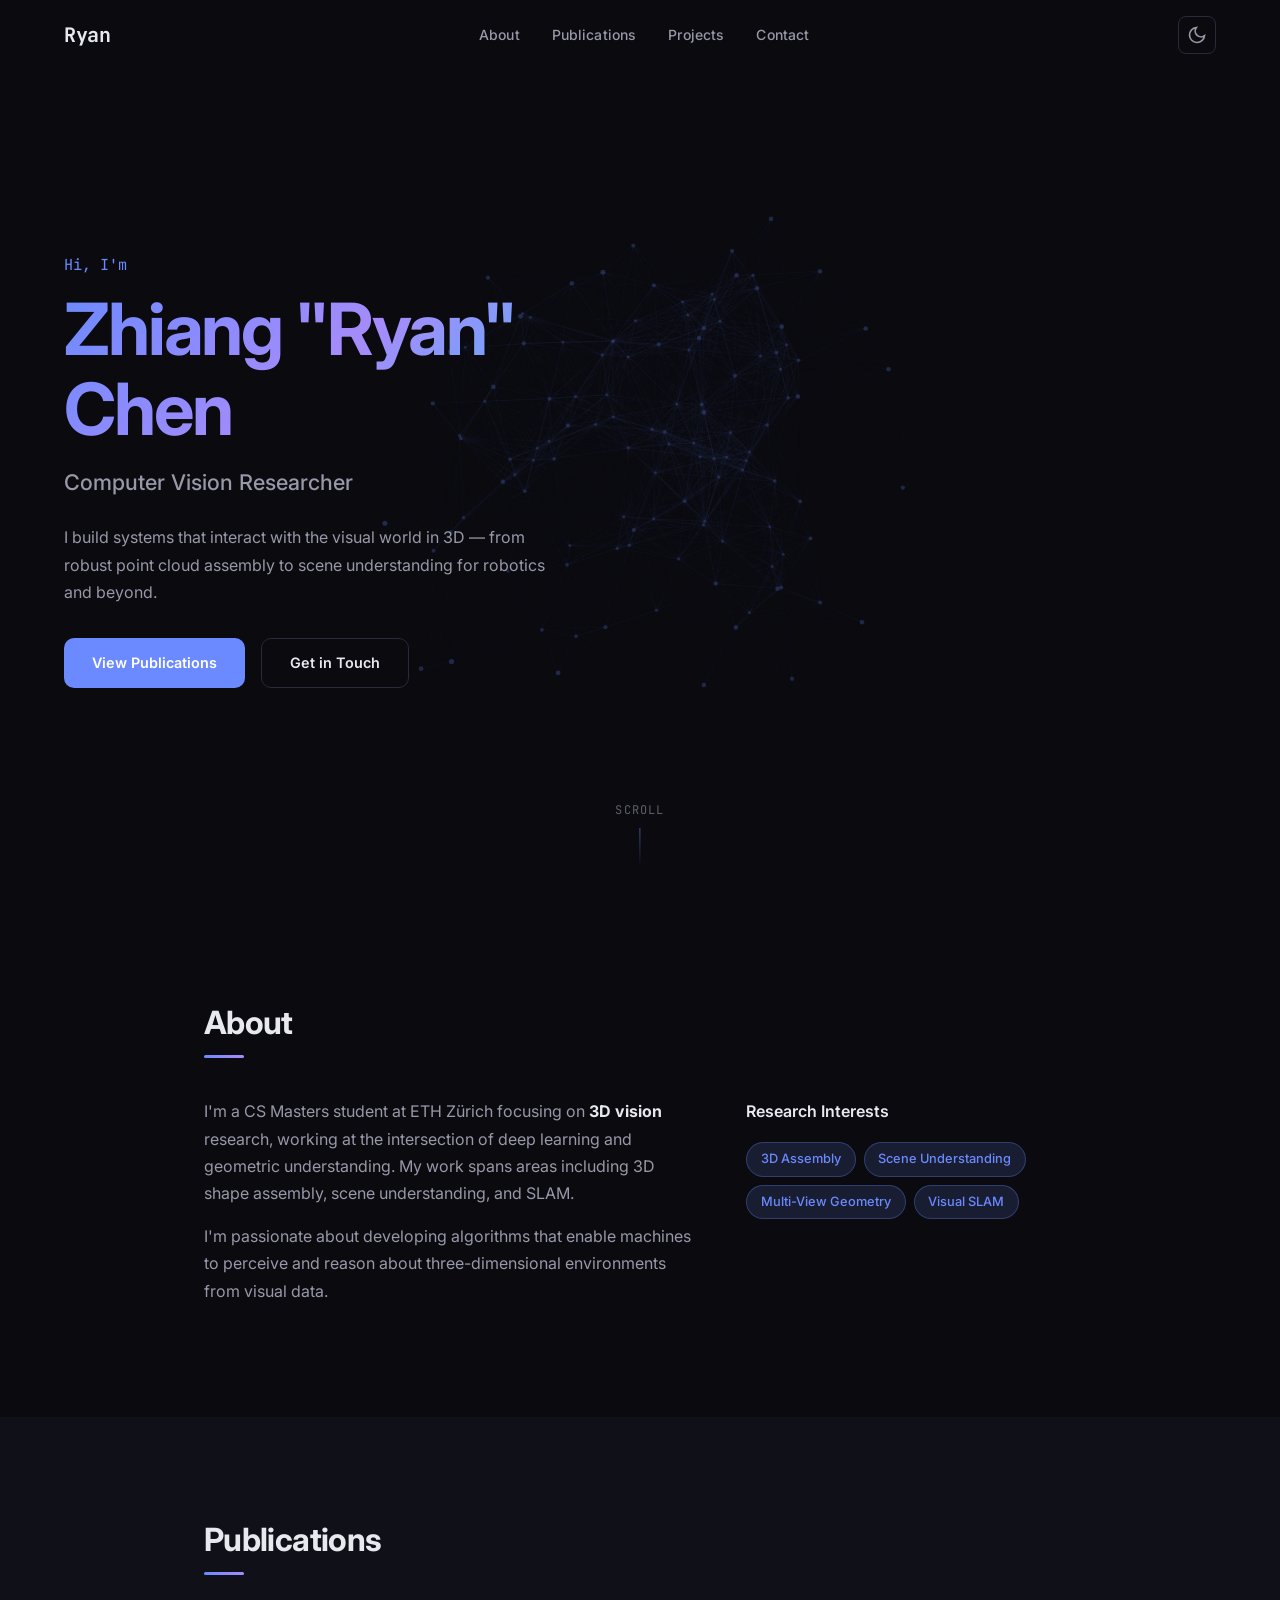
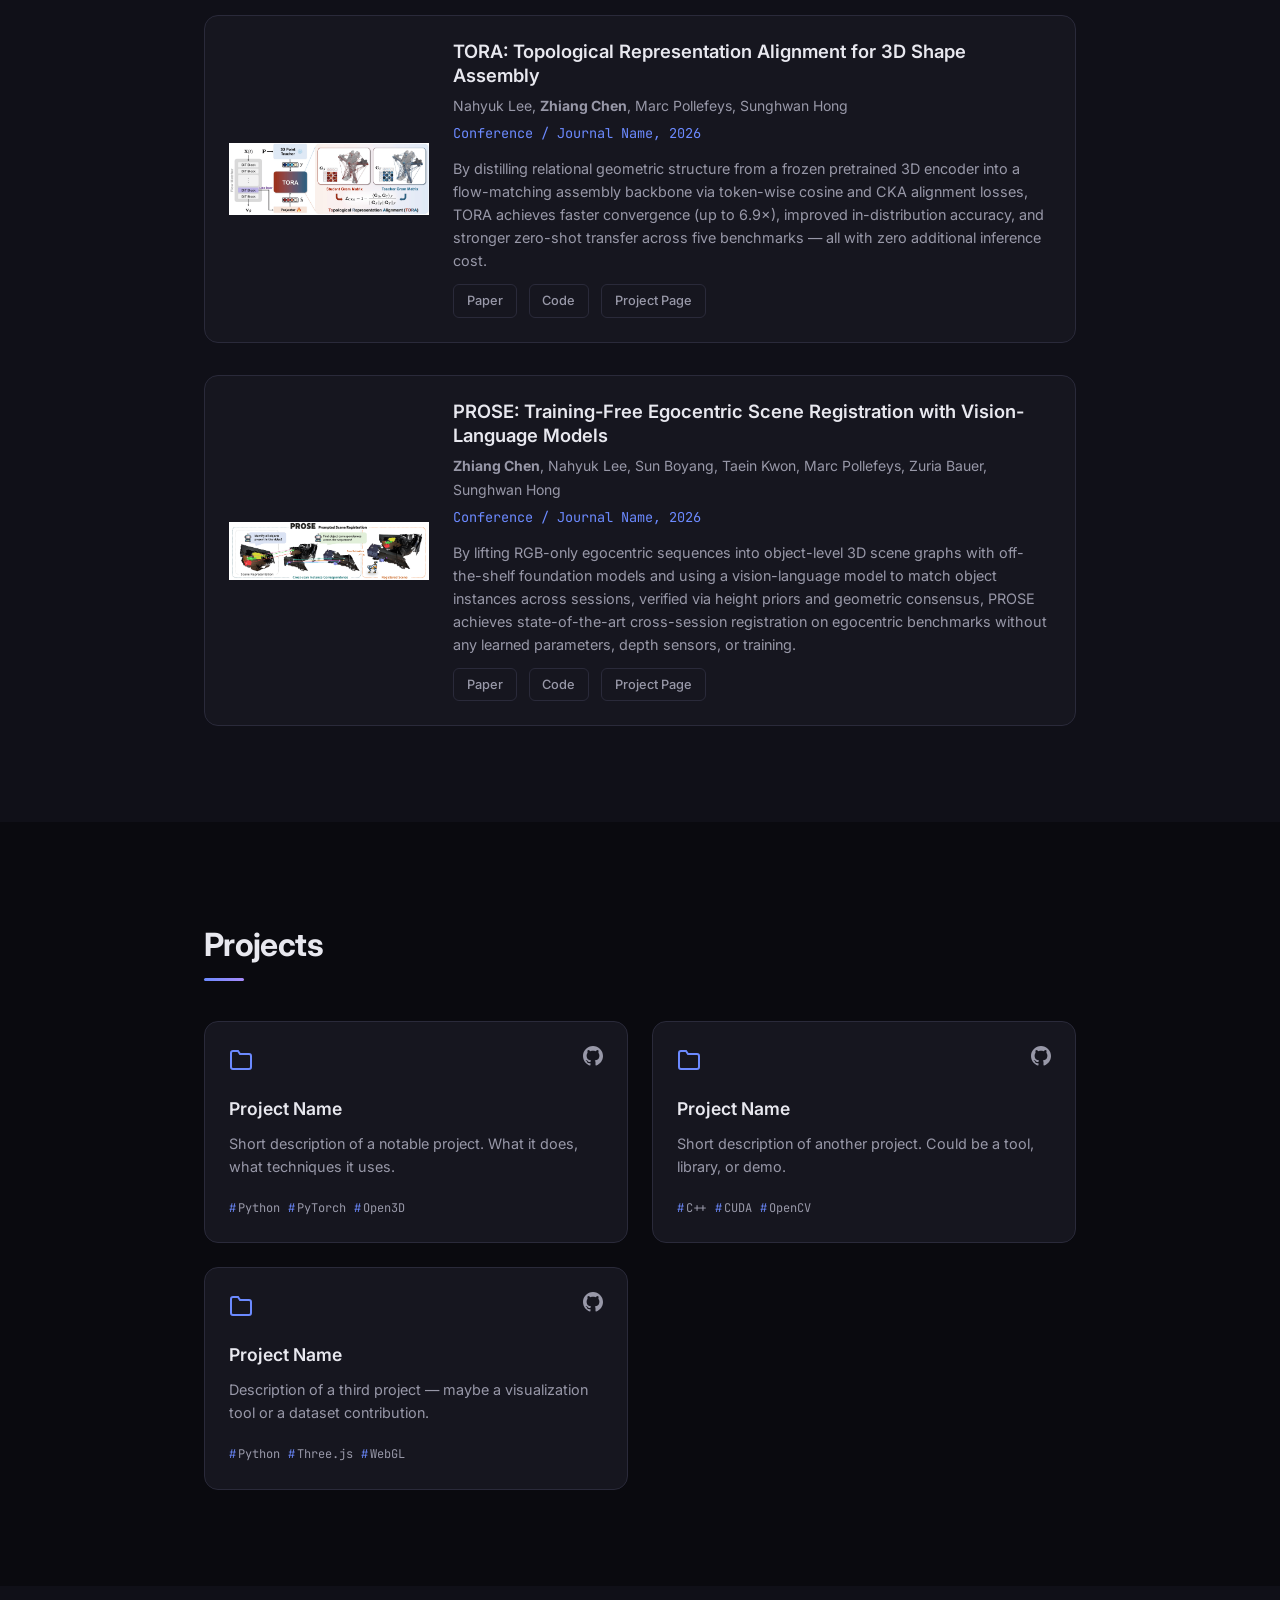
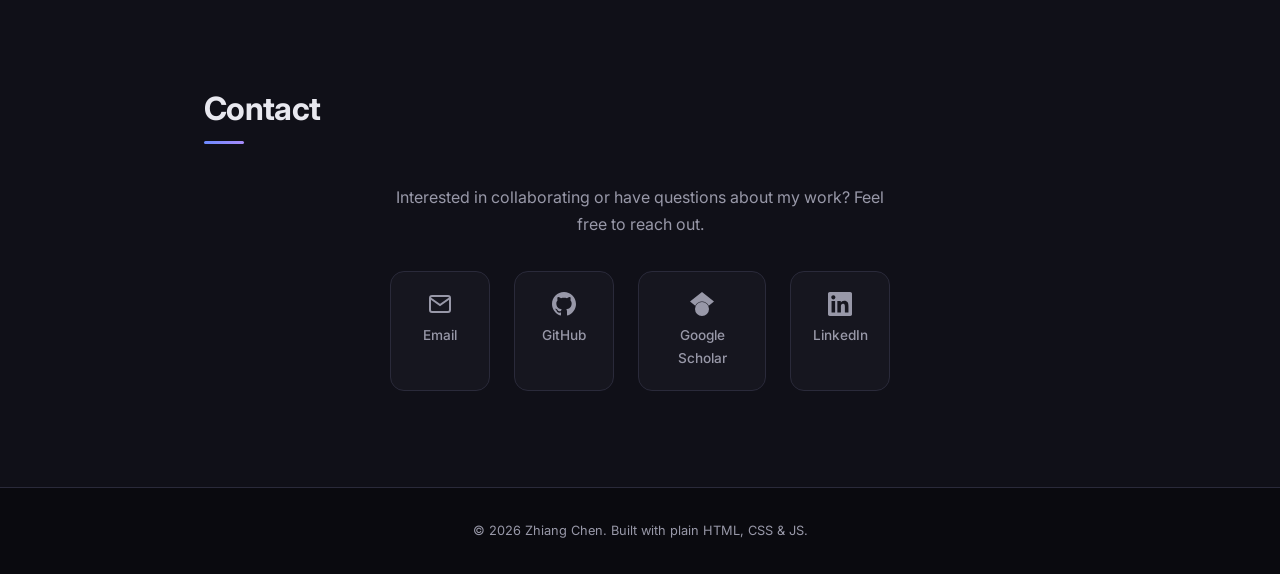
==== index.html @ dfea9997 "feat: init" ====
<!DOCTYPE html>
<html lang="en">
<head>
  <meta charset="UTF-8">
  <meta name="viewport" content="width=device-width, initial-scale=1.0">
  <title>Zhiang "Ryan" Chen — Computer Vision Researcher</title>
  <link rel="preconnect" href="https://fonts.googleapis.com">
  <link rel="preconnect" href="https://fonts.gstatic.com" crossorigin>
  <link href="https://fonts.googleapis.com/css2?family=Inter:wght@400;500;600;700&family=JetBrains+Mono:wght@400;500&display=swap" rel="stylesheet">
  <link rel="stylesheet" href="style.css">
</head>
<body>
  <canvas id="bg-canvas"></canvas>

  <nav class="navbar" id="navbar">
    <a href="#" class="nav-logo">Ryan</a>
    <div class="nav-links">
      <a href="#about">About</a>
      <a href="#publications">Publications</a>
      <a href="#projects">Projects</a>
      <a href="#contact">Contact</a>
    </div>
    <button class="theme-toggle" id="theme-toggle" aria-label="Toggle theme">
      <svg class="icon-sun" width="20" height="20" viewBox="0 0 24 24" fill="none" stroke="currentColor" stroke-width="2"><circle cx="12" cy="12" r="5"/><line x1="12" y1="1" x2="12" y2="3"/><line x1="12" y1="21" x2="12" y2="23"/><line x1="4.22" y1="4.22" x2="5.64" y2="5.64"/><line x1="18.36" y1="18.36" x2="19.78" y2="19.78"/><line x1="1" y1="12" x2="3" y2="12"/><line x1="21" y1="12" x2="23" y2="12"/><line x1="4.22" y1="19.78" x2="5.64" y2="18.36"/><line x1="18.36" y1="5.64" x2="19.78" y2="4.22"/></svg>
      <svg class="icon-moon" width="20" height="20" viewBox="0 0 24 24" fill="none" stroke="currentColor" stroke-width="2"><path d="M21 12.79A9 9 0 1 1 11.21 3 7 7 0 0 0 21 12.79z"/></svg>
    </button>
  </nav>

  <main>
    <!-- Hero -->
    <section class="hero" id="hero">
      <div class="hero-content">
        <div class="hero-text">
          <p class="hero-greeting">Hi, I'm</p>
          <h1 class="hero-name">Zhiang "Ryan" Chen</h1>
          <p class="hero-tagline">Computer Vision Researcher</p>
          <p class="hero-description">
            I build systems that interact with the visual world in 3D — from robust point cloud assembly
            to scene understanding for robotics and beyond.
          </p>
          <div class="hero-cta">
            <a href="#publications" class="btn btn-primary">View Publications</a>
            <a href="#contact" class="btn btn-outline">Get in Touch</a>
          </div>
        </div>
        <div class="hero-visual">
          <div class="point-cloud" id="point-cloud"></div>
        </div>
      </div>
      <div class="scroll-indicator">
        <span>Scroll</span>
        <div class="scroll-line"></div>
      </div>
    </section>

    <!-- About -->
    <section class="section" id="about">
      <div class="section-container">
        <h2 class="section-title">About</h2>
        <div class="about-grid">
          <div class="about-text">
            <p>
              I'm a CS Masters student at ETH Zürich focusing on <strong>3D vision</strong> research,
              working at the intersection of deep learning and geometric understanding.
              My work spans areas including 3D shape assembly, scene understanding, and SLAM.
            </p>
            <p>
              I'm passionate about developing algorithms that enable machines to perceive
              and reason about three-dimensional environments from visual data.
            </p>
          </div>
          <div class="about-interests">
            <h3>Research Interests</h3>
            <div class="tag-list">
              <span class="tag">3D Assembly</span>
              <span class="tag">Scene Understanding</span>
              <span class="tag">Multi-View Geometry</span>
              <span class="tag">Visual SLAM</span>
            </div>
          </div>
        </div>
      </div>
    </section>

    <!-- Publications -->
    <section class="section section-alt" id="publications">
      <div class="section-container">
        <h2 class="section-title">Publications</h2>
        <div class="publications-list">

          <article class="pub-card">
            <div class="pub-thumbnail">
              <img src="assets/tora.png" alt="TORA paper figure">
            </div>
            <div class="pub-info">
              <h3 class="pub-title">TORA: Topological Representation Alignment for 3D Shape Assembly</h3>
              <p class="pub-authors">Nahyuk Lee, <strong>Zhiang Chen</strong>, Marc Pollefeys, Sunghwan Hong</p>
              <p class="pub-venue">Conference / Journal Name, 2026</p>
              <p class="pub-abstract">
                By distilling relational geometric structure from a frozen pretrained 3D encoder into a flow-matching assembly backbone via token-wise cosine and CKA alignment losses, TORA achieves faster convergence (up to 6.9×), improved in-distribution accuracy, and stronger zero-shot transfer across five benchmarks — all with zero additional inference cost.
              </p>
              <div class="pub-links">
                <a href="https://arxiv.org/abs/2604.04050" class="pub-link">Paper</a>
                <a href="https://github.com/NahyukLEE/tora" class="pub-link">Code</a>
                <a href="https://nahyuklee.github.io/tora/" class="pub-link">Project Page</a>
              </div>
            </div>
          </article>

          <article class="pub-card">
            <div class="pub-thumbnail">
              <img src="assets/prose.png" alt="PROSE paper figure">
            </div>
            <div class="pub-info">
              <h3 class="pub-title">PROSE: Training-Free Egocentric Scene Registration with Vision-Language Models</h3>
              <p class="pub-authors"><strong>Zhiang Chen</strong>, Nahyuk Lee, Sun Boyang, Taein Kwon, Marc Pollefeys, Zuria Bauer, Sunghwan Hong</p>
              <p class="pub-venue">Conference / Journal Name, 2026</p>
              <p class="pub-abstract">
                By lifting RGB-only egocentric sequences into object-level 3D scene graphs with off-the-shelf foundation models and using a vision-language model to match object instances across sessions, verified via height priors and geometric consensus, PROSE achieves state-of-the-art cross-session registration on egocentric benchmarks without any learned parameters, depth sensors, or training.
              </p>
              <div class="pub-links">
                <a href="https://arxiv.org/abs/2604.04050" class="pub-link">Paper</a>
                <a href="https://github.com/NahyukLEE/tora" class="pub-link">Code</a>
                <a href="https://nahyuklee.github.io/tora/" class="pub-link">Project Page</a>
              </div>
            </div>
          </article>

        </div>
      </div>
    </section>

    <!-- Projects -->
    <section class="section" id="projects">
      <div class="section-container">
        <h2 class="section-title">Projects</h2>
        <div class="projects-grid">

          <article class="project-card">
            <div class="project-header">
              <svg width="24" height="24" viewBox="0 0 24 24" fill="none" stroke="currentColor" stroke-width="2"><path d="M22 19a2 2 0 0 1-2 2H4a2 2 0 0 1-2-2V5a2 2 0 0 1 2-2h5l2 3h9a2 2 0 0 1 2 2z"/></svg>
              <div class="project-links-top">
                <a href="#" aria-label="GitHub"><svg width="20" height="20" viewBox="0 0 24 24" fill="currentColor"><path d="M12 0c-6.626 0-12 5.373-12 12 0 5.302 3.438 9.8 8.207 11.387.599.111.793-.261.793-.577v-2.234c-3.338.726-4.033-1.416-4.033-1.416-.546-1.387-1.333-1.756-1.333-1.756-1.089-.745.083-.729.083-.729 1.205.084 1.839 1.237 1.839 1.237 1.07 1.834 2.807 1.304 3.492.997.107-.775.418-1.305.762-1.604-2.665-.305-5.467-1.334-5.467-5.931 0-1.311.469-2.381 1.236-3.221-.124-.303-.535-1.524.117-3.176 0 0 1.008-.322 3.301 1.23.957-.266 1.983-.399 3.003-.404 1.02.005 2.047.138 3.006.404 2.291-1.552 3.297-1.23 3.297-1.23.653 1.653.242 2.874.118 3.176.77.84 1.235 1.911 1.235 3.221 0 4.609-2.807 5.624-5.479 5.921.43.372.823 1.102.823 2.222v3.293c0 .319.192.694.801.576 4.765-1.589 8.199-6.086 8.199-11.386 0-6.627-5.373-12-12-12z"/></svg></a>
              </div>
            </div>
            <h3 class="project-title">Project Name</h3>
            <p class="project-desc">
              Short description of a notable project. What it does, what techniques it uses.
            </p>
            <div class="project-tech">
              <span>Python</span>
              <span>PyTorch</span>
              <span>Open3D</span>
            </div>
          </article>

          <article class="project-card">
            <div class="project-header">
              <svg width="24" height="24" viewBox="0 0 24 24" fill="none" stroke="currentColor" stroke-width="2"><path d="M22 19a2 2 0 0 1-2 2H4a2 2 0 0 1-2-2V5a2 2 0 0 1 2-2h5l2 3h9a2 2 0 0 1 2 2z"/></svg>
              <div class="project-links-top">
                <a href="#" aria-label="GitHub"><svg width="20" height="20" viewBox="0 0 24 24" fill="currentColor"><path d="M12 0c-6.626 0-12 5.373-12 12 0 5.302 3.438 9.8 8.207 11.387.599.111.793-.261.793-.577v-2.234c-3.338.726-4.033-1.416-4.033-1.416-.546-1.387-1.333-1.756-1.333-1.756-1.089-.745.083-.729.083-.729 1.205.084 1.839 1.237 1.839 1.237 1.07 1.834 2.807 1.304 3.492.997.107-.775.418-1.305.762-1.604-2.665-.305-5.467-1.334-5.467-5.931 0-1.311.469-2.381 1.236-3.221-.124-.303-.535-1.524.117-3.176 0 0 1.008-.322 3.301 1.23.957-.266 1.983-.399 3.003-.404 1.02.005 2.047.138 3.006.404 2.291-1.552 3.297-1.23 3.297-1.23.653 1.653.242 2.874.118 3.176.77.84 1.235 1.911 1.235 3.221 0 4.609-2.807 5.624-5.479 5.921.43.372.823 1.102.823 2.222v3.293c0 .319.192.694.801.576 4.765-1.589 8.199-6.086 8.199-11.386 0-6.627-5.373-12-12-12z"/></svg></a>
              </div>
            </div>
            <h3 class="project-title">Project Name</h3>
            <p class="project-desc">
              Short description of another project. Could be a tool, library, or demo.
            </p>
            <div class="project-tech">
              <span>C++</span>
              <span>CUDA</span>
              <span>OpenCV</span>
            </div>
          </article>

          <article class="project-card">
            <div class="project-header">
              <svg width="24" height="24" viewBox="0 0 24 24" fill="none" stroke="currentColor" stroke-width="2"><path d="M22 19a2 2 0 0 1-2 2H4a2 2 0 0 1-2-2V5a2 2 0 0 1 2-2h5l2 3h9a2 2 0 0 1 2 2z"/></svg>
              <div class="project-links-top">
                <a href="#" aria-label="GitHub"><svg width="20" height="20" viewBox="0 0 24 24" fill="currentColor"><path d="M12 0c-6.626 0-12 5.373-12 12 0 5.302 3.438 9.8 8.207 11.387.599.111.793-.261.793-.577v-2.234c-3.338.726-4.033-1.416-4.033-1.416-.546-1.387-1.333-1.756-1.333-1.756-1.089-.745.083-.729.083-.729 1.205.084 1.839 1.237 1.839 1.237 1.07 1.834 2.807 1.304 3.492.997.107-.775.418-1.305.762-1.604-2.665-.305-5.467-1.334-5.467-5.931 0-1.311.469-2.381 1.236-3.221-.124-.303-.535-1.524.117-3.176 0 0 1.008-.322 3.301 1.23.957-.266 1.983-.399 3.003-.404 1.02.005 2.047.138 3.006.404 2.291-1.552 3.297-1.23 3.297-1.23.653 1.653.242 2.874.118 3.176.77.84 1.235 1.911 1.235 3.221 0 4.609-2.807 5.624-5.479 5.921.43.372.823 1.102.823 2.222v3.293c0 .319.192.694.801.576 4.765-1.589 8.199-6.086 8.199-11.386 0-6.627-5.373-12-12-12z"/></svg></a>
              </div>
            </div>
            <h3 class="project-title">Project Name</h3>
            <p class="project-desc">
              Description of a third project — maybe a visualization tool or a dataset contribution.
            </p>
            <div class="project-tech">
              <span>Python</span>
              <span>Three.js</span>
              <span>WebGL</span>
            </div>
          </article>

        </div>
      </div>
    </section>

    <!-- Contact -->
    <section class="section section-alt" id="contact">
      <div class="section-container">
        <h2 class="section-title">Contact</h2>
        <div class="contact-content">
          <p>Interested in collaborating or have questions about my work? Feel free to reach out.</p>
          <div class="contact-links">
            <a href="mailto:zhiachen@ethz.com" class="contact-item">
              <svg width="24" height="24" viewBox="0 0 24 24" fill="none" stroke="currentColor" stroke-width="2"><path d="M4 4h16c1.1 0 2 .9 2 2v12c0 1.1-.9 2-2 2H4c-1.1 0-2-.9-2-2V6c0-1.1.9-2 2-2z"/><polyline points="22,6 12,13 2,6"/></svg>
              <span>Email</span>
            </a>
            <a href="https://github.com/RCKola" class="contact-item">
              <svg width="24" height="24" viewBox="0 0 24 24" fill="currentColor"><path d="M12 0c-6.626 0-12 5.373-12 12 0 5.302 3.438 9.8 8.207 11.387.599.111.793-.261.793-.577v-2.234c-3.338.726-4.033-1.416-4.033-1.416-.546-1.387-1.333-1.756-1.333-1.756-1.089-.745.083-.729.083-.729 1.205.084 1.839 1.237 1.839 1.237 1.07 1.834 2.807 1.304 3.492.997.107-.775.418-1.305.762-1.604-2.665-.305-5.467-1.334-5.467-5.931 0-1.311.469-2.381 1.236-3.221-.124-.303-.535-1.524.117-3.176 0 0 1.008-.322 3.301 1.23.957-.266 1.983-.399 3.003-.404 1.02.005 2.047.138 3.006.404 2.291-1.552 3.297-1.23 3.297-1.23.653 1.653.242 2.874.118 3.176.77.84 1.235 1.911 1.235 3.221 0 4.609-2.807 5.624-5.479 5.921.43.372.823 1.102.823 2.222v3.293c0 .319.192.694.801.576 4.765-1.589 8.199-6.086 8.199-11.386 0-6.627-5.373-12-12-12z"/></svg>
              <span>GitHub</span>
            </a>
            <a href="https://scholar.google.com/" class="contact-item">
              <svg width="24" height="24" viewBox="0 0 24 24" fill="currentColor"><path d="M5.242 13.769L0 9.5 12 0l12 9.5-5.242 4.269C17.548 11.249 14.978 9.5 12 9.5c-2.977 0-5.548 1.748-6.758 4.269zM12 10a7 7 0 1 0 0 14 7 7 0 0 0 0-14z"/></svg>
              <span>Google Scholar</span>
            </a>
            <a href="https://www.linkedin.com/in/ryanzhiangchen/" class="contact-item">
              <svg width="24" height="24" viewBox="0 0 24 24" fill="currentColor"><path d="M20.447 20.452h-3.554v-5.569c0-1.328-.027-3.037-1.852-3.037-1.853 0-2.136 1.445-2.136 2.939v5.667H9.351V9h3.414v1.561h.046c.477-.9 1.637-1.85 3.37-1.85 3.601 0 4.267 2.37 4.267 5.455v6.286zM5.337 7.433c-1.144 0-2.063-.926-2.063-2.065 0-1.138.92-2.063 2.063-2.063 1.14 0 2.064.925 2.064 2.063 0 1.139-.925 2.065-2.064 2.065zm1.782 13.019H3.555V9h3.564v11.452zM22.225 0H1.771C.792 0 0 .774 0 1.729v20.542C0 23.227.792 24 1.771 24h20.451C23.2 24 24 23.227 24 22.271V1.729C24 .774 23.2 0 22.222 0h.003z"/></svg>
              <span>LinkedIn</span>
            </a>
          </div>
        </div>
      </div>
    </section>
  </main>

  <footer class="footer">
    <p>&copy; 2026 Zhiang Chen. Built with plain HTML, CSS &amp; JS.</p>
  </footer>

  <script src="script.js"></script>
</body>
</html>
---- style.css ----
/* ===== Reset & Variables ===== */
*,
*::before,
*::after {
  margin: 0;
  padding: 0;
  box-sizing: border-box;
}

:root {
  --bg: #0a0a0f;
  --bg-alt: #101018;
  --surface: #16161f;
  --surface-hover: #1e1e2a;
  --border: #2a2a3a;
  --text: #e8e8ef;
  --text-secondary: #9898a8;
  --accent: #6c8aff;
  --accent-hover: #8ba3ff;
  --accent-glow: rgba(108, 138, 255, 0.15);
  --gradient-1: #6c8aff;
  --gradient-2: #a78bfa;
  --gradient-3: #38bdf8;
  --font-body: 'Inter', -apple-system, BlinkMacSystemFont, sans-serif;
  --font-mono: 'JetBrains Mono', 'Fira Code', monospace;
  --transition: 0.5s cubic-bezier(0.4, 0, 0.2, 1);
}

[data-theme="light"] {
  --bg: #fafafa;
  --bg-alt: #f0f0f5;
  --surface: #ffffff;
  --surface-hover: #f5f5fa;
  --border: #e0e0ea;
  --text: #1a1a2e;
  --text-secondary: #6a6a7a;
  --accent: #4a6adf;
  --accent-hover: #3a5ad0;
  --accent-glow: rgba(74, 106, 223, 0.1);
}

html {
  scroll-behavior: smooth;
  scroll-padding-top: 80px;
}

body {
  font-family: var(--font-body);
  background: var(--bg);
  color: var(--text);
  line-height: 1.7;
  overflow-x: hidden;
  transition: background var(--transition), color var(--transition);
}

a {
  color: var(--accent);
  text-decoration: none;
  transition: color var(--transition);
}

a:hover {
  color: var(--accent-hover);
}

/* ===== Background Canvas ===== */
#bg-canvas {
  position: fixed;
  top: 0;
  left: 0;
  width: 100%;
  height: 100%;
  z-index: 0;
  pointer-events: none;
  opacity: 0.4;
}

[data-theme="light"] #bg-canvas {
  opacity: 0.6;
}

/* ===== Navbar ===== */
.navbar {
  position: fixed;
  top: 0;
  left: 0;
  right: 0;
  z-index: 100;
  display: flex;
  align-items: center;
  justify-content: space-between;
  padding: 0 clamp(1.5rem, 5vw, 4rem);
  height: 70px;
  background: transparent;
  transition: background var(--transition), box-shadow var(--transition),
              backdrop-filter var(--transition);
}

.navbar.scrolled {
  background: color-mix(in srgb, var(--bg) 80%, transparent);
  backdrop-filter: blur(16px);
  -webkit-backdrop-filter: blur(16px);
  box-shadow: 0 1px 0 var(--border);
}

.nav-logo {
  font-family: var(--font-mono);
  font-weight: 700;
  font-size: 1.25rem;
  color: var(--text);
  letter-spacing: -0.02em;
}

.nav-links {
  display: flex;
  gap: 2rem;
}

.nav-links a {
  color: var(--text-secondary);
  font-size: 0.875rem;
  font-weight: 500;
  letter-spacing: 0.01em;
  position: relative;
}

.nav-links a::after {
  content: '';
  position: absolute;
  bottom: -4px;
  left: 0;
  width: 0;
  height: 2px;
  background: var(--accent);
  transition: width var(--transition);
}

.nav-links a:hover {
  color: var(--text);
}

.nav-links a:hover::after {
  width: 100%;
}

.theme-toggle {
  background: none;
  border: 1px solid var(--border);
  border-radius: 8px;
  padding: 8px;
  cursor: pointer;
  color: var(--text-secondary);
  display: flex;
  align-items: center;
  justify-content: center;
  transition: all var(--transition);
}

.theme-toggle:hover {
  color: var(--text);
  border-color: var(--text-secondary);
}

.icon-moon {
  display: block;
}

.icon-sun {
  display: none;
}

[data-theme="light"] .icon-moon {
  display: none;
}

[data-theme="light"] .icon-sun {
  display: block;
}

/* ===== Hero ===== */
.hero {
  position: relative;
  z-index: 1;
  min-height: 100vh;
  display: flex;
  flex-direction: column;
  justify-content: center;
  padding: 100px clamp(1.5rem, 5vw, 4rem) 60px;
}

.hero-content {
  display: grid;
  grid-template-columns: 1fr 1fr;
  gap: 4rem;
  align-items: center;
  max-width: 1200px;
  margin: 0 auto;
  width: 100%;
}

.hero-greeting {
  font-family: var(--font-mono);
  font-size: 0.95rem;
  color: var(--accent);
  margin-bottom: 0.75rem;
}

.hero-name {
  font-size: clamp(2.5rem, 6vw, 4.5rem);
  font-weight: 700;
  line-height: 1.1;
  letter-spacing: -0.03em;
  margin-bottom: 1rem;
  background: linear-gradient(135deg, var(--gradient-1), var(--gradient-2), var(--gradient-3));
  -webkit-background-clip: text;
  background-clip: text;
  -webkit-text-fill-color: transparent;
}

.hero-tagline {
  font-size: clamp(1.1rem, 2vw, 1.35rem);
  color: var(--text-secondary);
  margin-bottom: 1.5rem;
  font-weight: 500;
}

.hero-description {
  color: var(--text-secondary);
  max-width: 500px;
  margin-bottom: 2rem;
  font-size: 1rem;
}

.hero-cta {
  display: flex;
  gap: 1rem;
  flex-wrap: wrap;
}

.btn {
  display: inline-flex;
  align-items: center;
  padding: 0.75rem 1.75rem;
  border-radius: 10px;
  font-weight: 600;
  font-size: 0.9rem;
  transition: all var(--transition);
  cursor: pointer;
}

.btn-primary {
  background: var(--accent);
  color: #fff;
}

.btn-primary:hover {
  background: var(--accent-hover);
  color: #fff;
  transform: translateY(-1px);
  box-shadow: 0 8px 24px var(--accent-glow);
}

.btn-outline {
  border: 1px solid var(--border);
  color: var(--text);
  background: transparent;
}

.btn-outline:hover {
  border-color: var(--accent);
  color: var(--accent);
  transform: translateY(-1px);
}

.hero-visual {
  display: flex;
  align-items: center;
  justify-content: center;
}

.point-cloud {
  width: 100%;
  max-width: 450px;
  aspect-ratio: 1;
  position: relative;
}

.scroll-indicator {
  position: absolute;
  bottom: 2rem;
  left: 50%;
  transform: translateX(-50%);
  display: flex;
  flex-direction: column;
  align-items: center;
  gap: 0.5rem;
  color: var(--text-secondary);
  font-size: 0.75rem;
  font-family: var(--font-mono);
  letter-spacing: 0.1em;
  text-transform: uppercase;
  opacity: 0.6;
}

.scroll-line {
  width: 1px;
  height: 40px;
  background: linear-gradient(to bottom, var(--accent), transparent);
  animation: scroll-pulse 2s ease-in-out infinite;
}

@keyframes scroll-pulse {
  0%, 100% { opacity: 0.3; transform: scaleY(0.6); }
  50% { opacity: 1; transform: scaleY(1); }
}

/* ===== Sections ===== */
.section {
  position: relative;
  z-index: 1;
  padding: 6rem 0;
}

.section-alt {
  background: var(--bg-alt);
}

.section-container {
  max-width: 1000px;
  margin: 0 auto;
  padding: 0 clamp(1.5rem, 5vw, 4rem);
}

.section-title {
  font-size: 2rem;
  font-weight: 700;
  margin-bottom: 3rem;
  letter-spacing: -0.02em;
  position: relative;
  display: inline-block;
}

.section-title::after {
  content: '';
  position: absolute;
  bottom: -8px;
  left: 0;
  width: 40px;
  height: 3px;
  background: linear-gradient(90deg, var(--gradient-1), var(--gradient-2));
  border-radius: 2px;
}

/* ===== About ===== */
.about-grid {
  display: grid;
  grid-template-columns: 1.5fr 1fr;
  gap: 3rem;
  align-items: start;
}

.about-text p {
  color: var(--text-secondary);
  margin-bottom: 1rem;
}

.about-text strong {
  color: var(--text);
}

.about-interests h3 {
  font-size: 1rem;
  font-weight: 600;
  margin-bottom: 1rem;
  color: var(--text);
}

.tag-list {
  display: flex;
  flex-wrap: wrap;
  gap: 0.5rem;
}

.tag {
  display: inline-block;
  padding: 0.35rem 0.85rem;
  background: var(--accent-glow);
  border: 1px solid color-mix(in srgb, var(--accent) 30%, transparent);
  border-radius: 20px;
  font-size: 0.8rem;
  color: var(--accent);
  font-weight: 500;
  transition: all var(--transition);
}

.tag:hover {
  background: color-mix(in srgb, var(--accent) 20%, transparent);
  transform: translateY(-1px);
}

/* ===== Publications ===== */
.publications-list {
  display: flex;
  flex-direction: column;
  gap: 2rem;
}

.pub-card {
  position: relative;
  display: grid;
  grid-template-columns: 200px 1fr;
  gap: 1.5rem;
  padding: 1.5rem;
  background: var(--surface);
  border: 1px solid var(--border);
  border-radius: 14px;
  transition: all var(--transition);
}

.pub-card:hover {
  border-color: color-mix(in srgb, var(--accent) 40%, transparent);
  box-shadow: 0 4px 24px var(--accent-glow);
  transform: translateY(-2px);
}

.pub-thumbnail {
  border-radius: 10px;
  overflow: hidden;
  display: flex;
  align-items: center;
  justify-content: center;
}

.pub-thumbnail img {
  width: 100%;
  height: auto;
  display: block;
  cursor: pointer;
  transition: all 0.5s ease;
}

.pub-thumbnail:hover img {
  position: absolute;
  top: 0;
  left: 0;
  width: 100%;
  height: 100%;
  object-fit: contain;
  background: var(--surface);
  z-index: 10;
  border-radius: 14px;
  padding: 1rem;
}

.pub-placeholder {
  color: var(--text-secondary);
  opacity: 0.4;
}

.pub-title {
  font-size: 1.15rem;
  font-weight: 600;
  margin-bottom: 0.4rem;
  line-height: 1.3;
}

.pub-authors {
  font-size: 0.875rem;
  color: var(--text-secondary);
  margin-bottom: 0.25rem;
}

.pub-venue {
  font-size: 0.85rem;
  color: var(--accent);
  font-family: var(--font-mono);
  margin-bottom: 0.75rem;
}

.pub-abstract {
  font-size: 0.9rem;
  color: var(--text-secondary);
  line-height: 1.6;
  margin-bottom: 0.75rem;
}

.pub-links {
  display: flex;
  gap: 0.75rem;
}

.pub-link {
  display: inline-flex;
  align-items: center;
  padding: 0.3rem 0.8rem;
  border: 1px solid var(--border);
  border-radius: 6px;
  font-size: 0.8rem;
  font-weight: 500;
  color: var(--text-secondary);
  transition: all var(--transition);
}

.pub-link:hover {
  border-color: var(--accent);
  color: var(--accent);
  background: var(--accent-glow);
}

/* ===== Projects ===== */
.projects-grid {
  display: grid;
  grid-template-columns: repeat(auto-fill, minmax(280px, 1fr));
  gap: 1.5rem;
}

.project-card {
  padding: 1.5rem;
  background: var(--surface);
  border: 1px solid var(--border);
  border-radius: 14px;
  transition: all var(--transition);
  display: flex;
  flex-direction: column;
}

.project-card:hover {
  border-color: color-mix(in srgb, var(--accent) 40%, transparent);
  box-shadow: 0 4px 24px var(--accent-glow);
  transform: translateY(-3px);
}

.project-header {
  display: flex;
  justify-content: space-between;
  align-items: center;
  margin-bottom: 1.25rem;
  color: var(--accent);
}

.project-links-top a {
  color: var(--text-secondary);
  transition: color var(--transition);
}

.project-links-top a:hover {
  color: var(--text);
}

.project-title {
  font-size: 1.1rem;
  font-weight: 600;
  margin-bottom: 0.5rem;
}

.project-desc {
  font-size: 0.9rem;
  color: var(--text-secondary);
  line-height: 1.6;
  flex: 1;
  margin-bottom: 1.25rem;
}

.project-tech {
  display: flex;
  flex-wrap: wrap;
  gap: 0.5rem;
}

.project-tech span {
  font-family: var(--font-mono);
  font-size: 0.75rem;
  color: var(--text-secondary);
}

.project-tech span::before {
  content: '#';
  color: var(--accent);
  margin-right: 2px;
}

/* ===== Contact ===== */
.contact-content {
  text-align: center;
  max-width: 500px;
  margin: 0 auto;
}

.contact-content > p {
  color: var(--text-secondary);
  margin-bottom: 2rem;
}

.contact-links {
  display: flex;
  justify-content: center;
  gap: 1.5rem;
  flex-wrap: nowrap;
}

.contact-item {
  display: flex;
  flex-direction: column;
  align-items: center;
  gap: 0.5rem;
  padding: 1.25rem 1.5rem;
  background: var(--surface);
  border: 1px solid var(--border);
  border-radius: 14px;
  color: var(--text-secondary);
  font-size: 0.85rem;
  font-weight: 500;
  min-width: 100px;
  transition: all var(--transition);
}

.contact-item:hover {
  color: var(--accent);
  border-color: var(--accent);
  transform: translateY(-3px);
  box-shadow: 0 4px 24px var(--accent-glow);
}

/* ===== Footer ===== */
.footer {
  position: relative;
  z-index: 1;
  text-align: center;
  padding: 2rem;
  color: var(--text-secondary);
  font-size: 0.8rem;
  border-top: 1px solid var(--border);
}

/* ===== Animations ===== */
.fade-in {
  opacity: 0;
  transform: translateY(20px);
  transition: opacity 0.9s ease, transform 0.9s ease;
}

.fade-in.visible {
  opacity: 1;
  transform: translateY(0);
}

/* ===== Responsive ===== */
@media (max-width: 900px) {
  .hero-content {
    grid-template-columns: 1fr;
    text-align: center;
  }

  .hero-description {
    margin-left: auto;
    margin-right: auto;
  }

  .hero-cta {
    justify-content: center;
  }

  .hero-visual {
    display: none;
  }

  .about-grid {
    grid-template-columns: 1fr;
  }

  .pub-card {
    grid-template-columns: 1fr;
  }

  .pub-thumbnail {
    max-height: 160px;
  }
}

@media (max-width: 600px) {
  .nav-links {
    display: none;
  }

  .hero {
    min-height: 90vh;
  }

  .section {
    padding: 4rem 0;
  }

  .projects-grid {
    grid-template-columns: 1fr;
  }

  .contact-links {
    flex-wrap: wrap;
  }
}
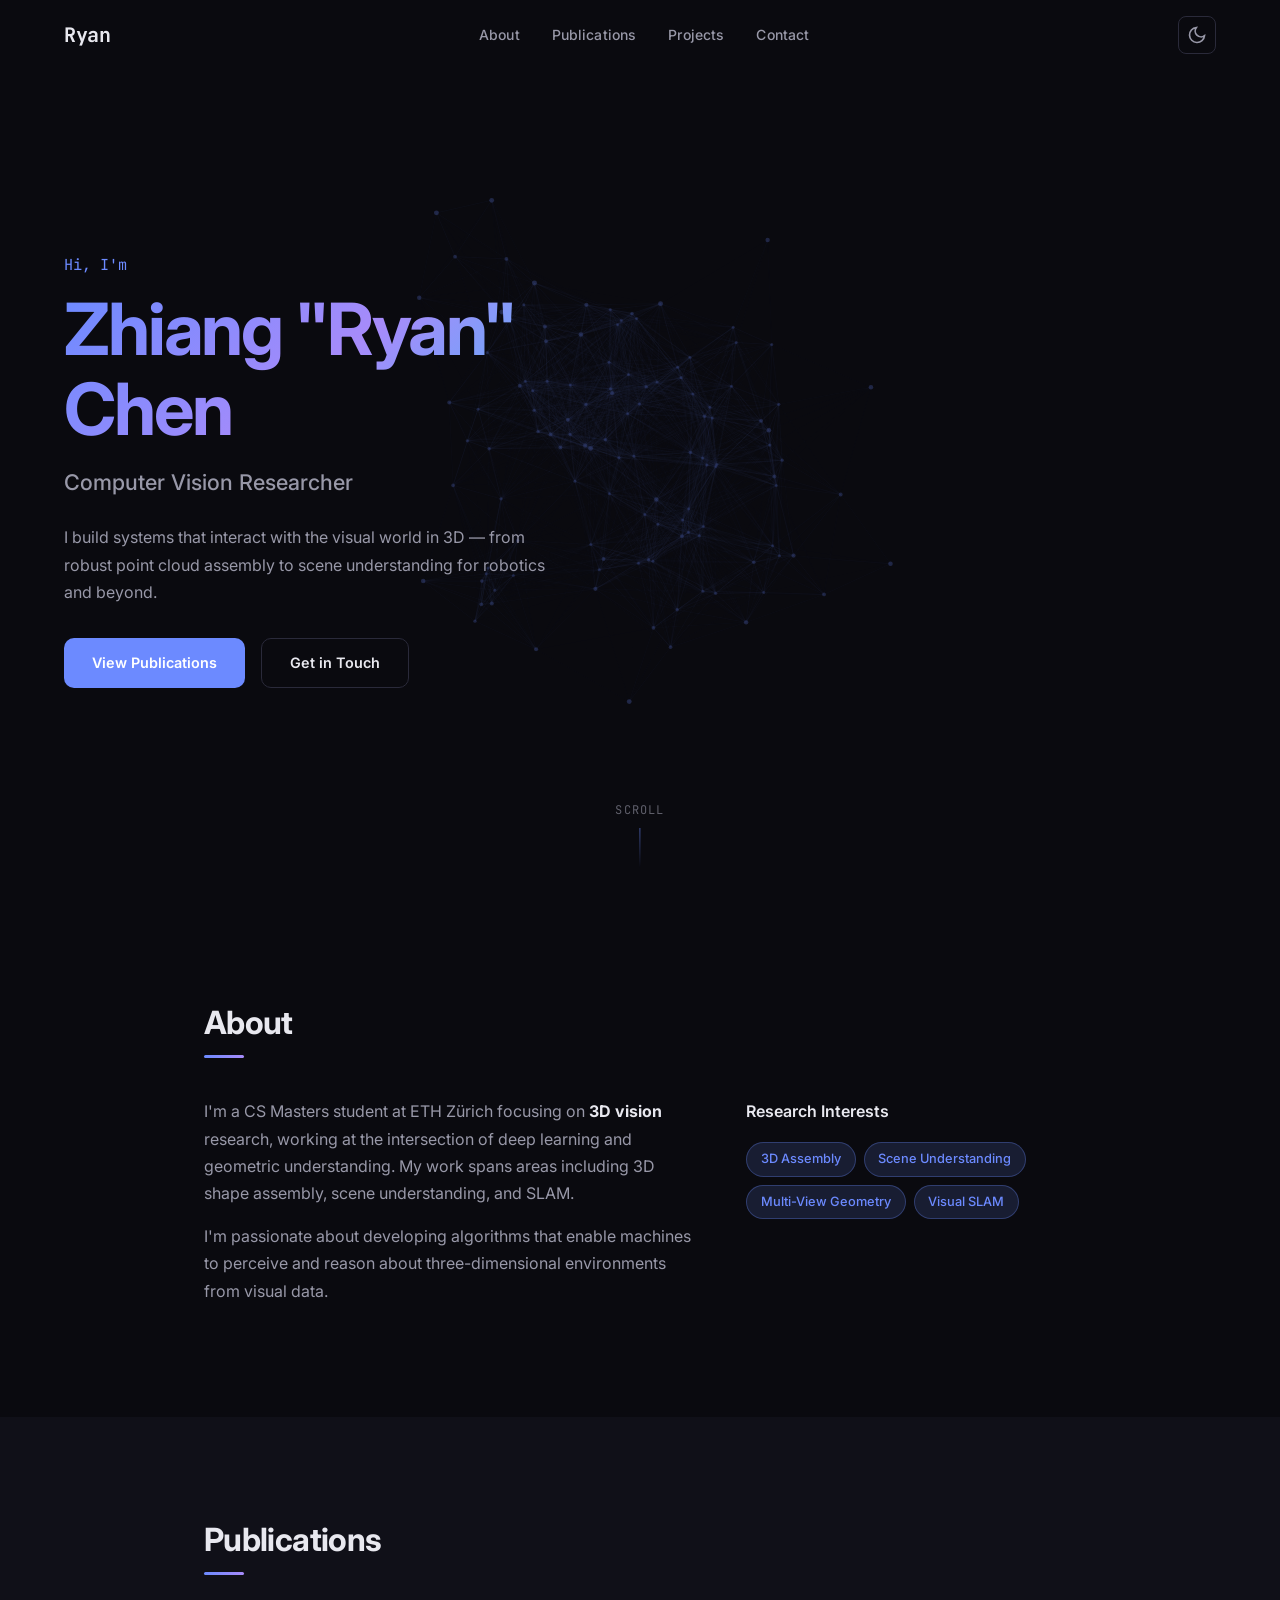
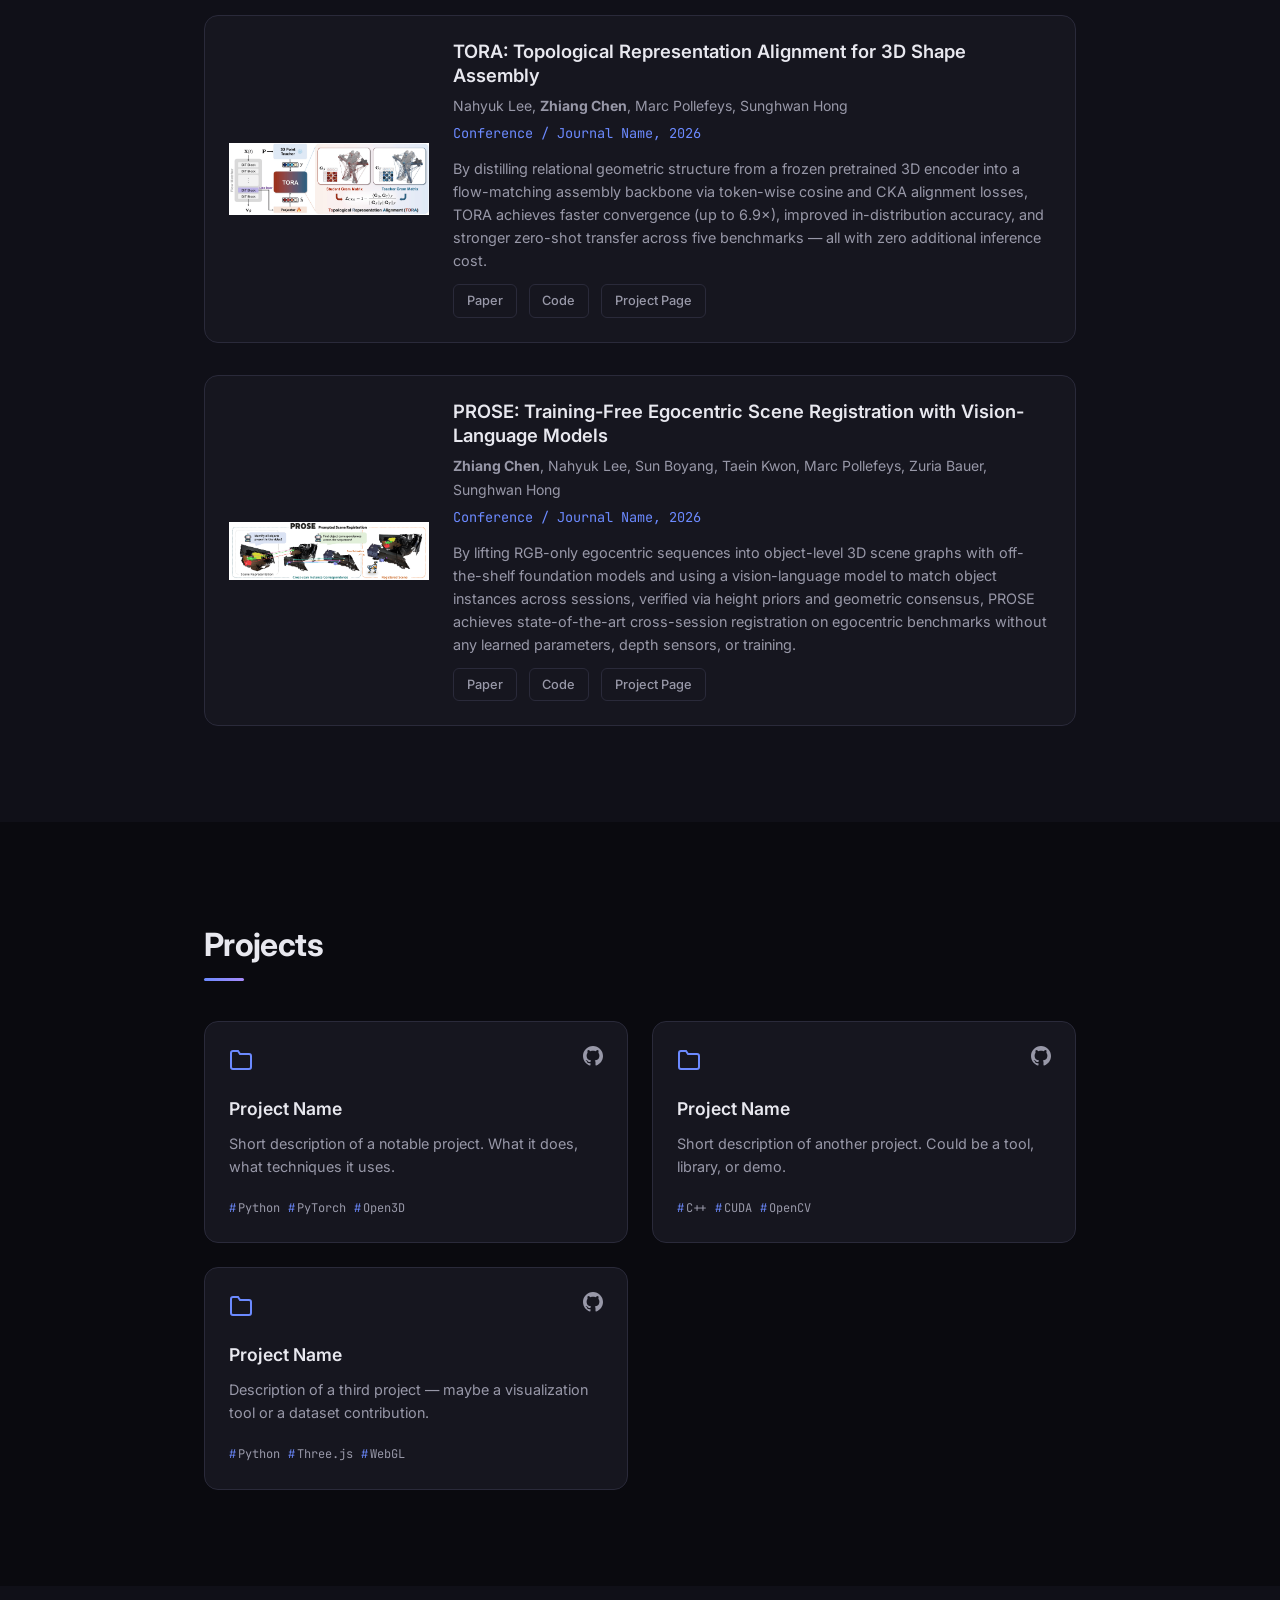
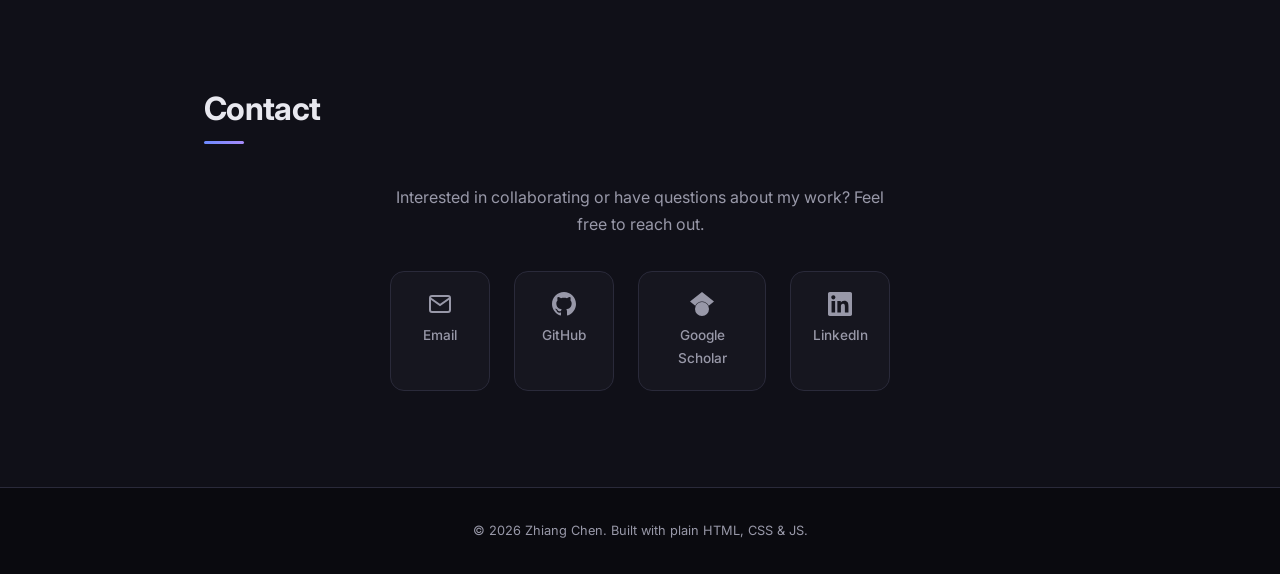
==== commit c59c3739: "feat: prose project page" ====
--- a/index.html
+++ b/index.html
@@ -121,7 +121,7 @@
               <div class="pub-links">
                 <a href="https://arxiv.org/abs/2604.04050" class="pub-link">Paper</a>
                 <a href="https://github.com/NahyukLEE/tora" class="pub-link">Code</a>
-                <a href="https://nahyuklee.github.io/tora/" class="pub-link">Project Page</a>
+                <a href="prose/" class="pub-link">Project Page</a>
               </div>
             </div>
           </article>
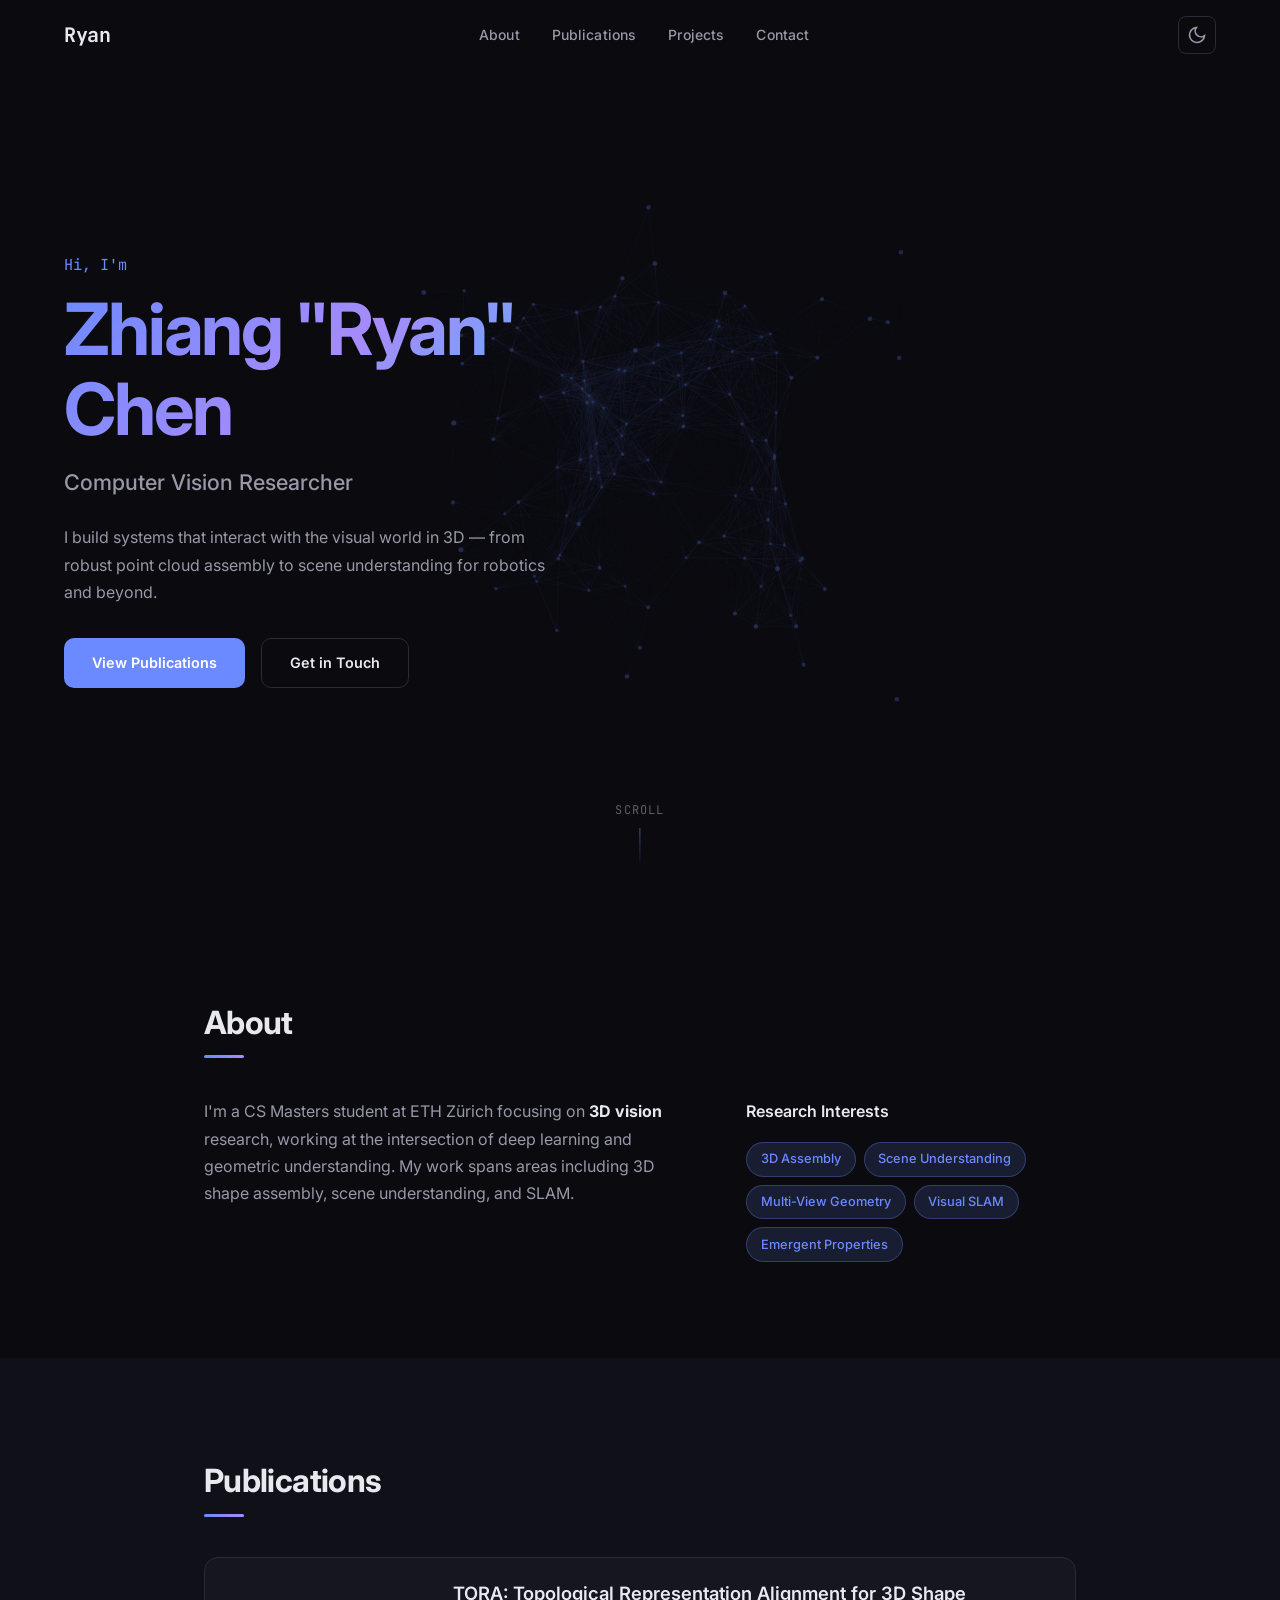
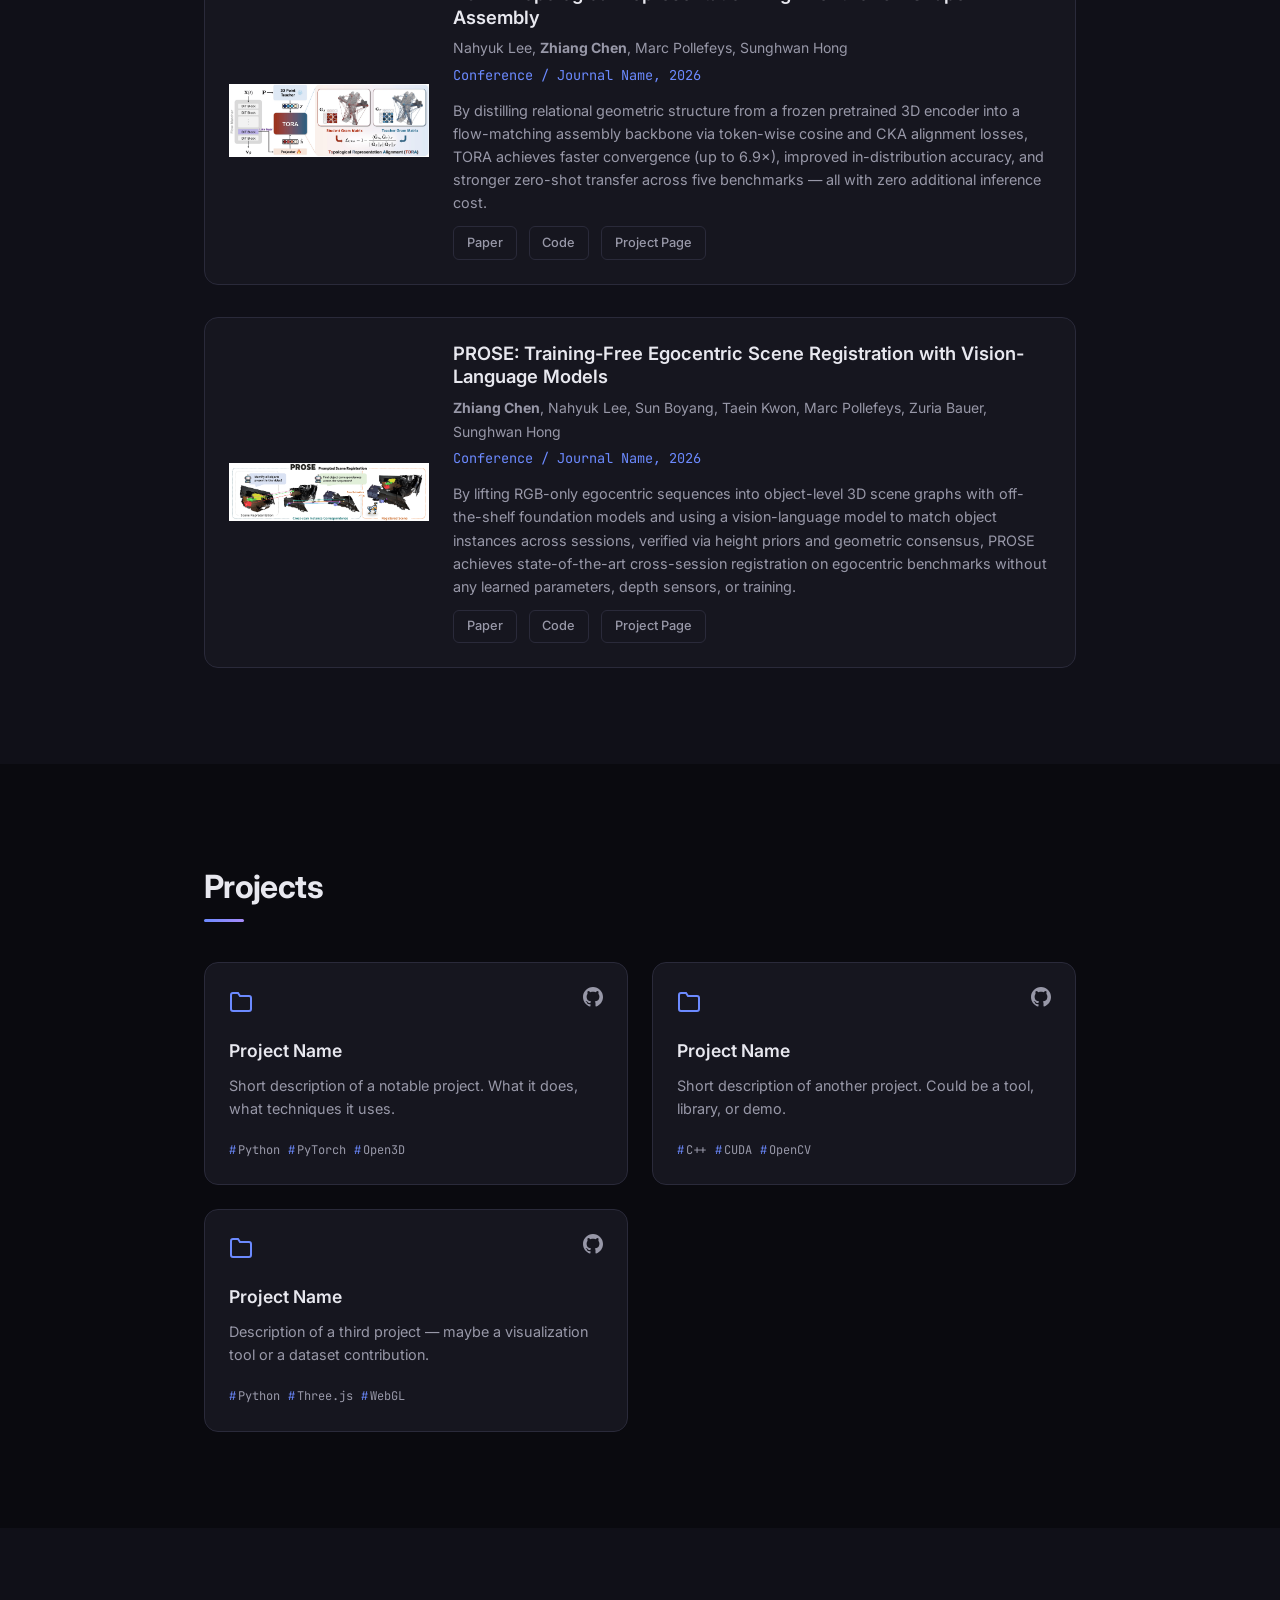
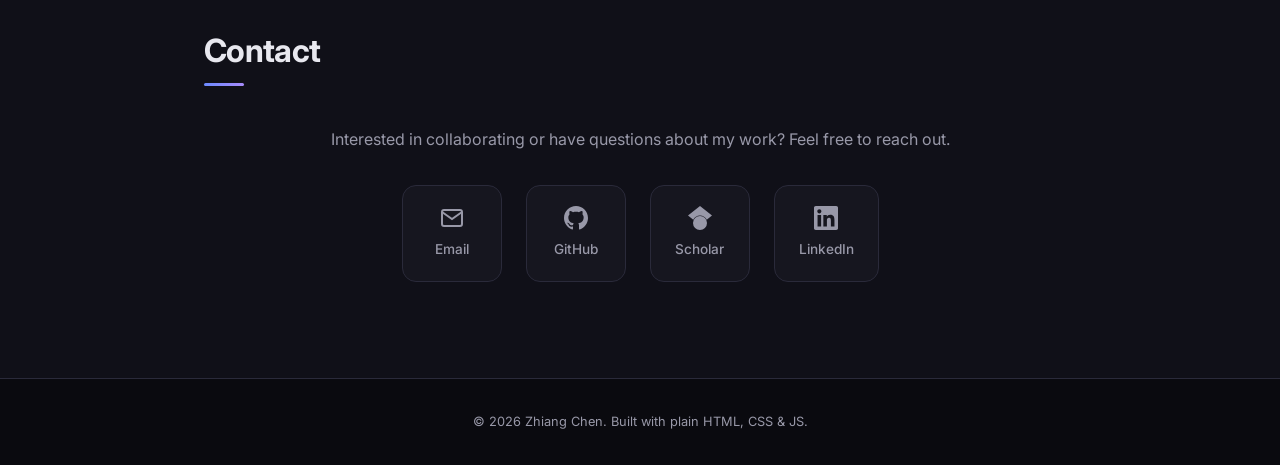
==== commit be31e1b4: "fix: minor formatting, remove redundant section" ====
--- a/index.html
+++ b/index.html
@@ -64,10 +64,6 @@
               working at the intersection of deep learning and geometric understanding.
               My work spans areas including 3D shape assembly, scene understanding, and SLAM.
             </p>
-            <p>
-              I'm passionate about developing algorithms that enable machines to perceive
-              and reason about three-dimensional environments from visual data.
-            </p>
           </div>
           <div class="about-interests">
             <h3>Research Interests</h3>
@@ -76,6 +72,7 @@
               <span class="tag">Scene Understanding</span>
               <span class="tag">Multi-View Geometry</span>
               <span class="tag">Visual SLAM</span>
+              <span class="tag">Emergent Properties</span>
             </div>
           </div>
         </div>
@@ -211,7 +208,7 @@
             </a>
             <a href="https://scholar.google.com/" class="contact-item">
               <svg width="24" height="24" viewBox="0 0 24 24" fill="currentColor"><path d="M5.242 13.769L0 9.5 12 0l12 9.5-5.242 4.269C17.548 11.249 14.978 9.5 12 9.5c-2.977 0-5.548 1.748-6.758 4.269zM12 10a7 7 0 1 0 0 14 7 7 0 0 0 0-14z"/></svg>
-              <span>Google Scholar</span>
+              <span>Scholar</span>
             </a>
             <a href="https://www.linkedin.com/in/ryanzhiangchen/" class="contact-item">
               <svg width="24" height="24" viewBox="0 0 24 24" fill="currentColor"><path d="M20.447 20.452h-3.554v-5.569c0-1.328-.027-3.037-1.852-3.037-1.853 0-2.136 1.445-2.136 2.939v5.667H9.351V9h3.414v1.561h.046c.477-.9 1.637-1.85 3.37-1.85 3.601 0 4.267 2.37 4.267 5.455v6.286zM5.337 7.433c-1.144 0-2.063-.926-2.063-2.065 0-1.138.92-2.063 2.063-2.063 1.14 0 2.064.925 2.064 2.063 0 1.139-.925 2.065-2.064 2.065zm1.782 13.019H3.555V9h3.564v11.452zM22.225 0H1.771C.792 0 0 .774 0 1.729v20.542C0 23.227.792 24 1.771 24h20.451C23.2 24 24 23.227 24 22.271V1.729C24 .774 23.2 0 22.222 0h.003z"/></svg>
--- a/style.css
+++ b/style.css
@@ -582,7 +582,7 @@
 /* ===== Contact ===== */
 .contact-content {
   text-align: center;
-  max-width: 500px;
+  max-width: 800px;
   margin: 0 auto;
 }
 
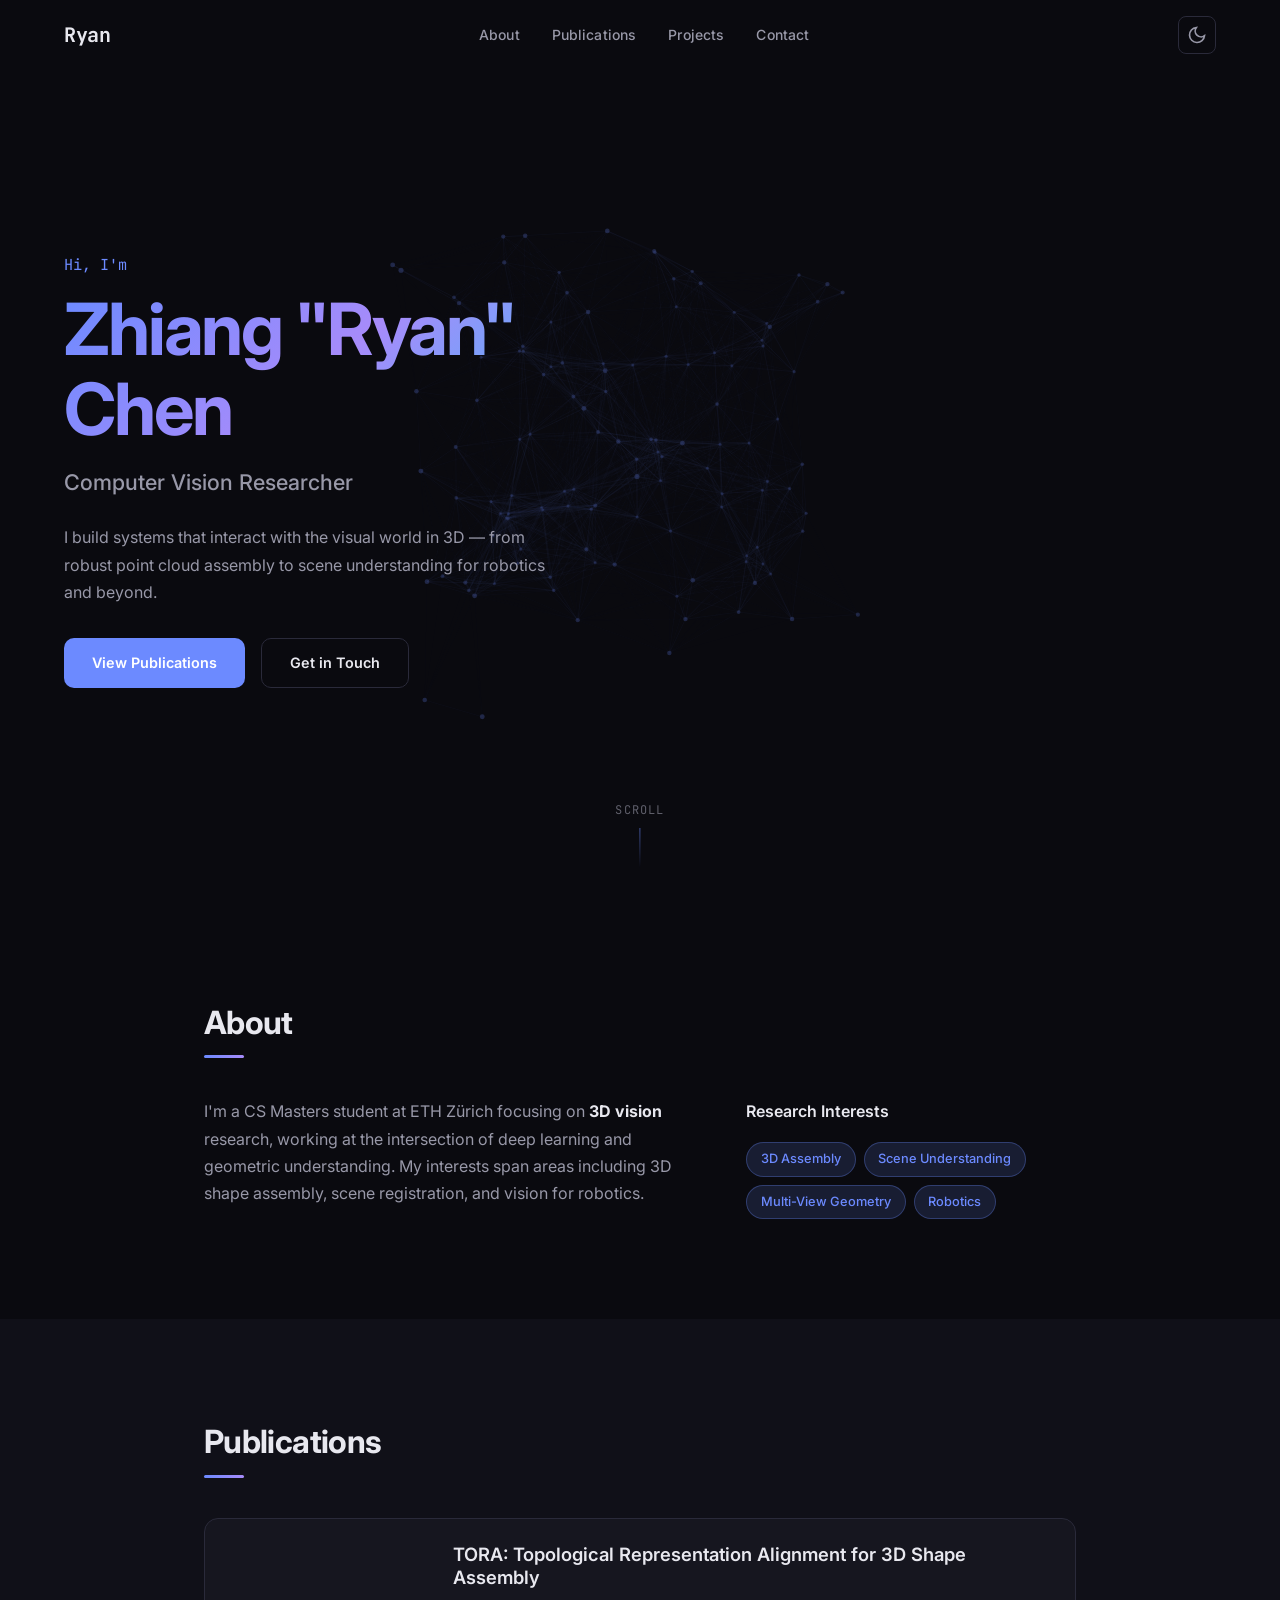
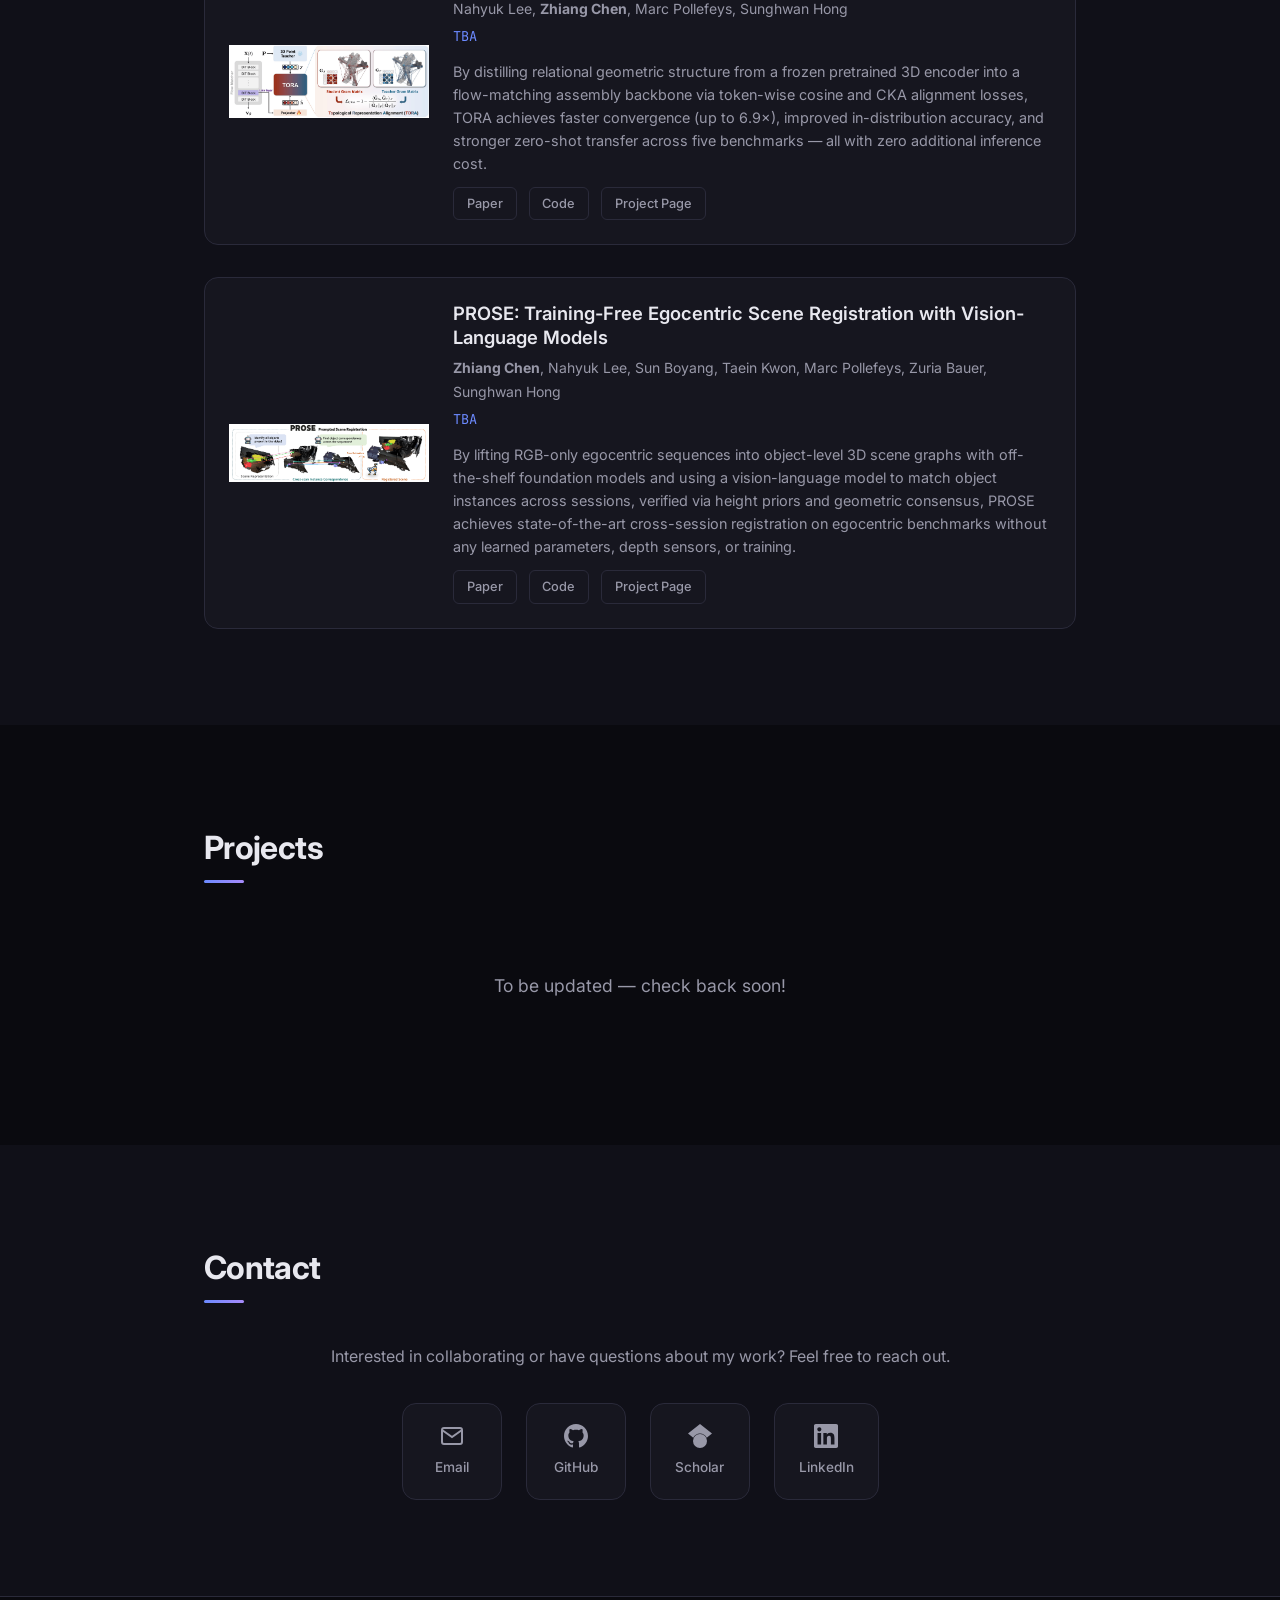
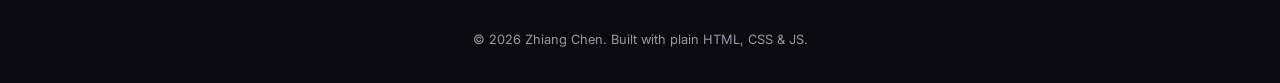
==== commit a51624dc: "fix: TBA for projects and publications" ====
--- a/index.html
+++ b/index.html
@@ -62,7 +62,7 @@
             <p>
               I'm a CS Masters student at ETH Zürich focusing on <strong>3D vision</strong> research,
               working at the intersection of deep learning and geometric understanding.
-              My work spans areas including 3D shape assembly, scene understanding, and SLAM.
+              My interests span areas including 3D shape assembly, scene registration, and vision for robotics.
             </p>
           </div>
           <div class="about-interests">
@@ -71,8 +71,7 @@
               <span class="tag">3D Assembly</span>
               <span class="tag">Scene Understanding</span>
               <span class="tag">Multi-View Geometry</span>
-              <span class="tag">Visual SLAM</span>
-              <span class="tag">Emergent Properties</span>
+              <span class="tag">Robotics</span>
             </div>
           </div>
         </div>
@@ -92,7 +91,7 @@
             <div class="pub-info">
               <h3 class="pub-title">TORA: Topological Representation Alignment for 3D Shape Assembly</h3>
               <p class="pub-authors">Nahyuk Lee, <strong>Zhiang Chen</strong>, Marc Pollefeys, Sunghwan Hong</p>
-              <p class="pub-venue">Conference / Journal Name, 2026</p>
+              <p class="pub-venue">TBA</p>
               <p class="pub-abstract">
                 By distilling relational geometric structure from a frozen pretrained 3D encoder into a flow-matching assembly backbone via token-wise cosine and CKA alignment losses, TORA achieves faster convergence (up to 6.9×), improved in-distribution accuracy, and stronger zero-shot transfer across five benchmarks — all with zero additional inference cost.
               </p>
@@ -111,7 +110,7 @@
             <div class="pub-info">
               <h3 class="pub-title">PROSE: Training-Free Egocentric Scene Registration with Vision-Language Models</h3>
               <p class="pub-authors"><strong>Zhiang Chen</strong>, Nahyuk Lee, Sun Boyang, Taein Kwon, Marc Pollefeys, Zuria Bauer, Sunghwan Hong</p>
-              <p class="pub-venue">Conference / Journal Name, 2026</p>
+              <p class="pub-venue">TBA</p>
               <p class="pub-abstract">
                 By lifting RGB-only egocentric sequences into object-level 3D scene graphs with off-the-shelf foundation models and using a vision-language model to match object instances across sessions, verified via height priors and geometric consensus, PROSE achieves state-of-the-art cross-session registration on egocentric benchmarks without any learned parameters, depth sensors, or training.
               </p>
@@ -131,7 +130,8 @@
     <section class="section" id="projects">
       <div class="section-container">
         <h2 class="section-title">Projects</h2>
-        <div class="projects-grid">
+        <p class="projects-placeholder">To be updated — check back soon!</p>
+        <div class="projects-grid" style="display: none;">
 
           <article class="project-card">
             <div class="project-header">
--- a/style.css
+++ b/style.css
@@ -579,6 +579,13 @@
   margin-right: 2px;
 }
 
+.projects-placeholder {
+  text-align: center;
+  color: var(--text-secondary);
+  font-size: 1.1rem;
+  padding: 3rem 0;
+}
+
 /* ===== Contact ===== */
 .contact-content {
   text-align: center;
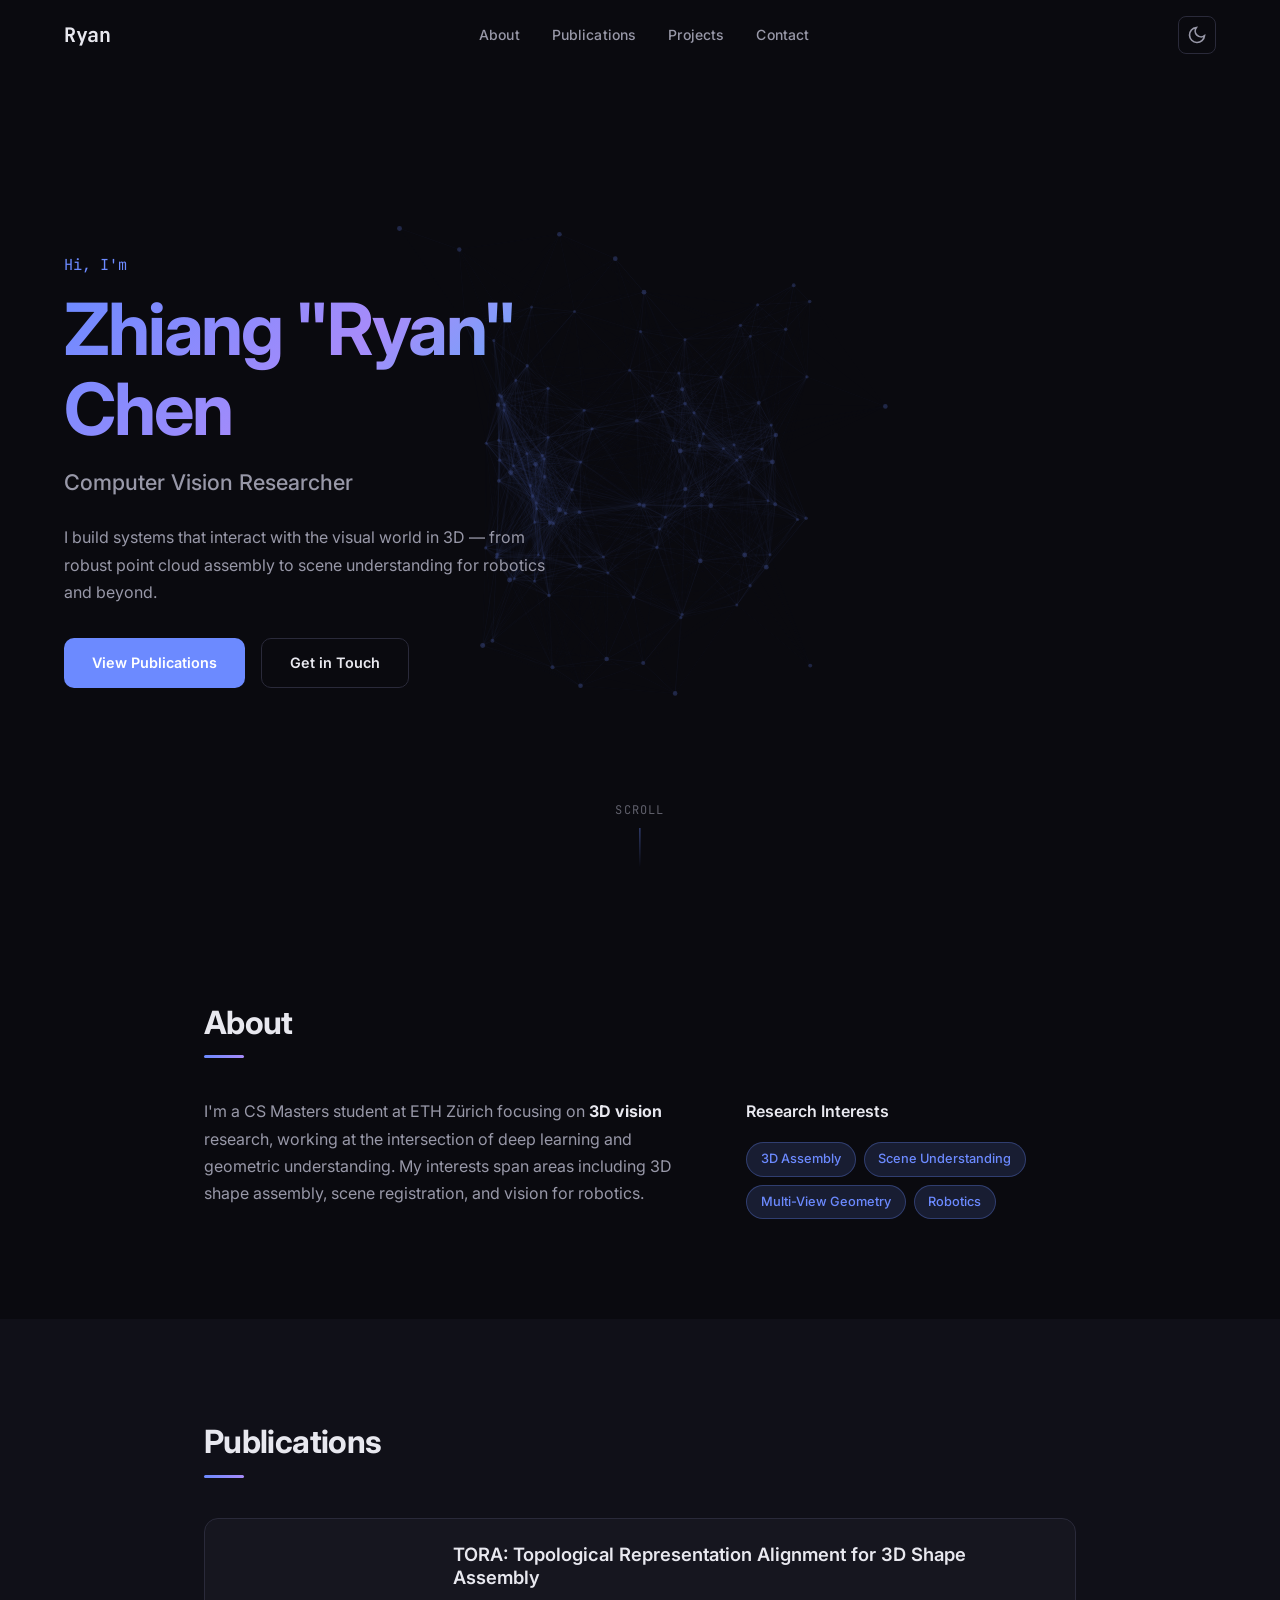
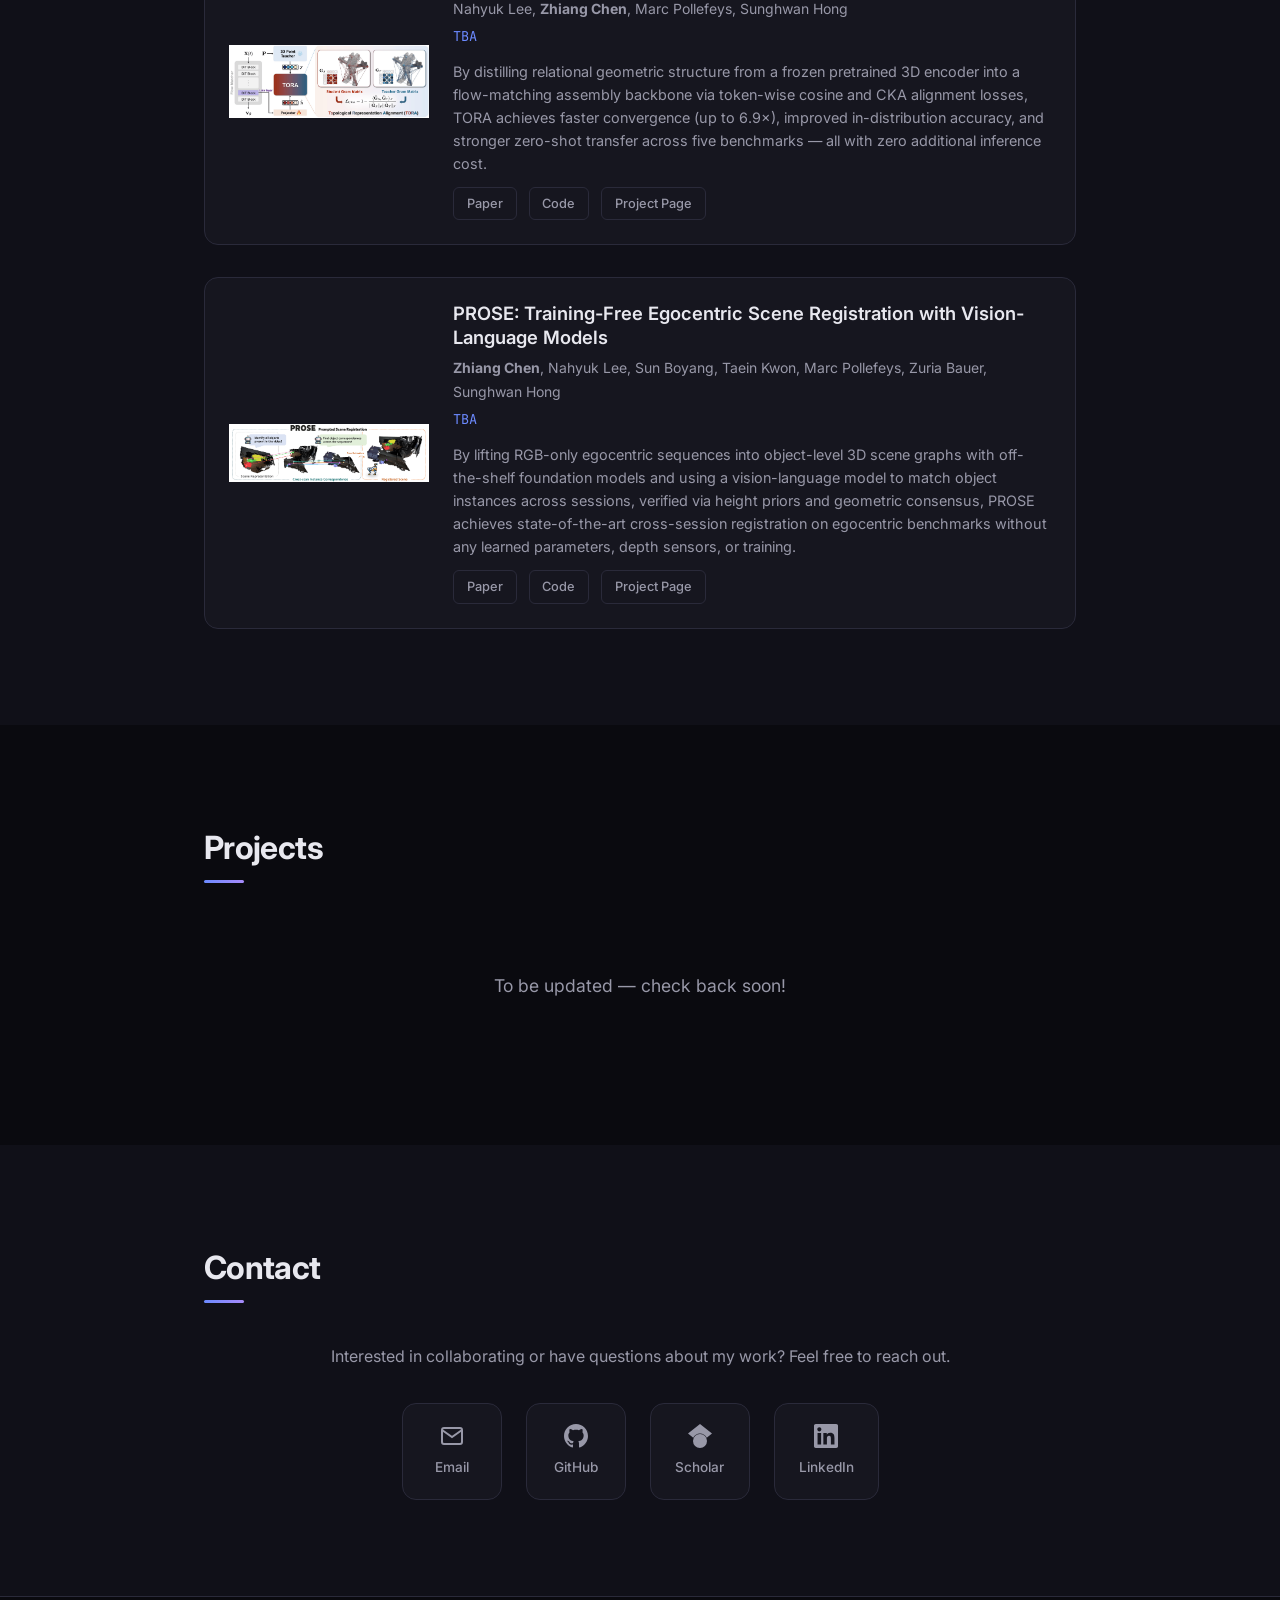
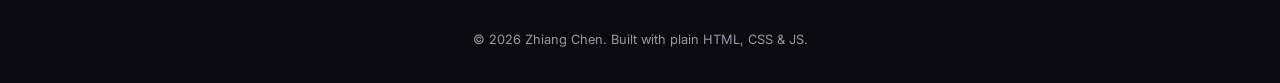
==== commit 866df2da: "fix: update prose arxiv links" ====
--- a/index.html
+++ b/index.html
@@ -115,7 +115,7 @@
                 By lifting RGB-only egocentric sequences into object-level 3D scene graphs with off-the-shelf foundation models and using a vision-language model to match object instances across sessions, verified via height priors and geometric consensus, PROSE achieves state-of-the-art cross-session registration on egocentric benchmarks without any learned parameters, depth sensors, or training.
               </p>
               <div class="pub-links">
-                <a href="https://arxiv.org/abs/2604.04050" class="pub-link">Paper</a>
+                <a href="https://arxiv.org/abs/2606.16569" class="pub-link">Paper</a>
                 <a href="https://github.com/NahyukLEE/tora" class="pub-link">Code</a>
                 <a href="prose/" class="pub-link">Project Page</a>
               </div>
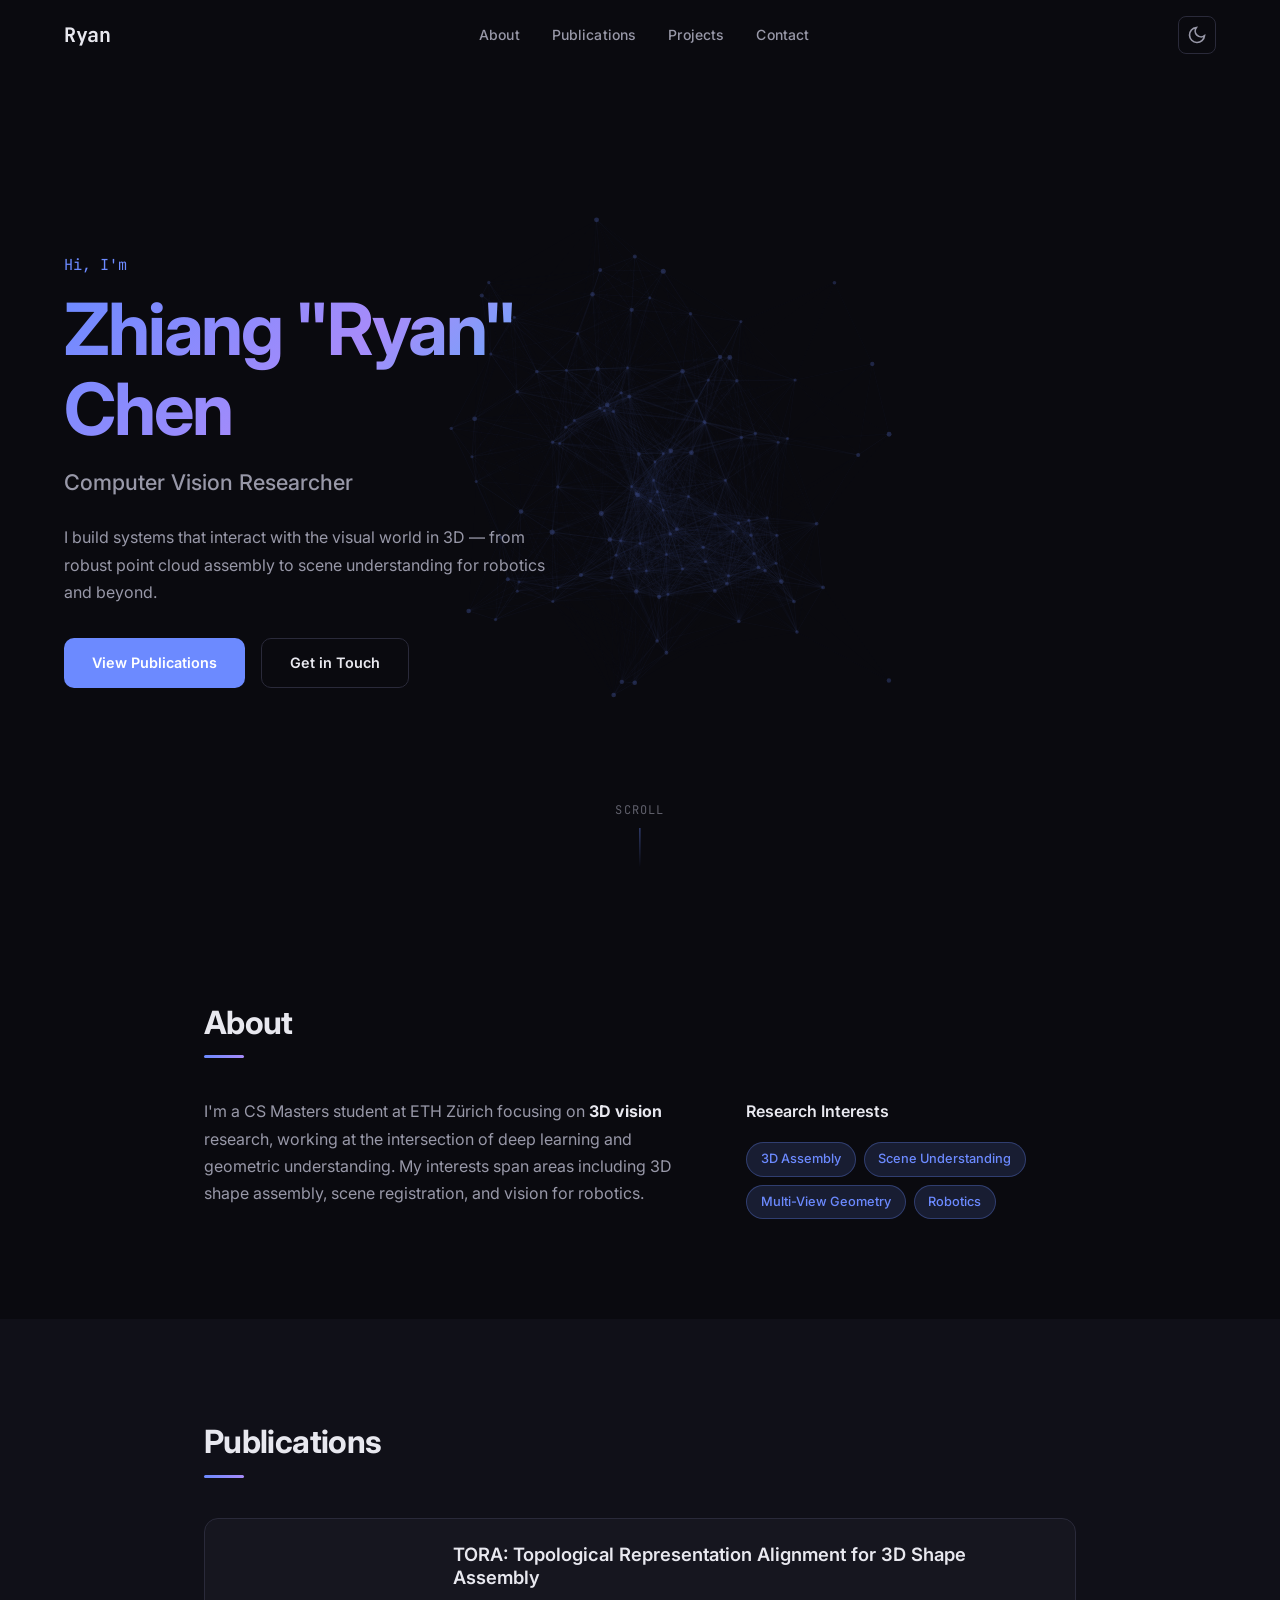
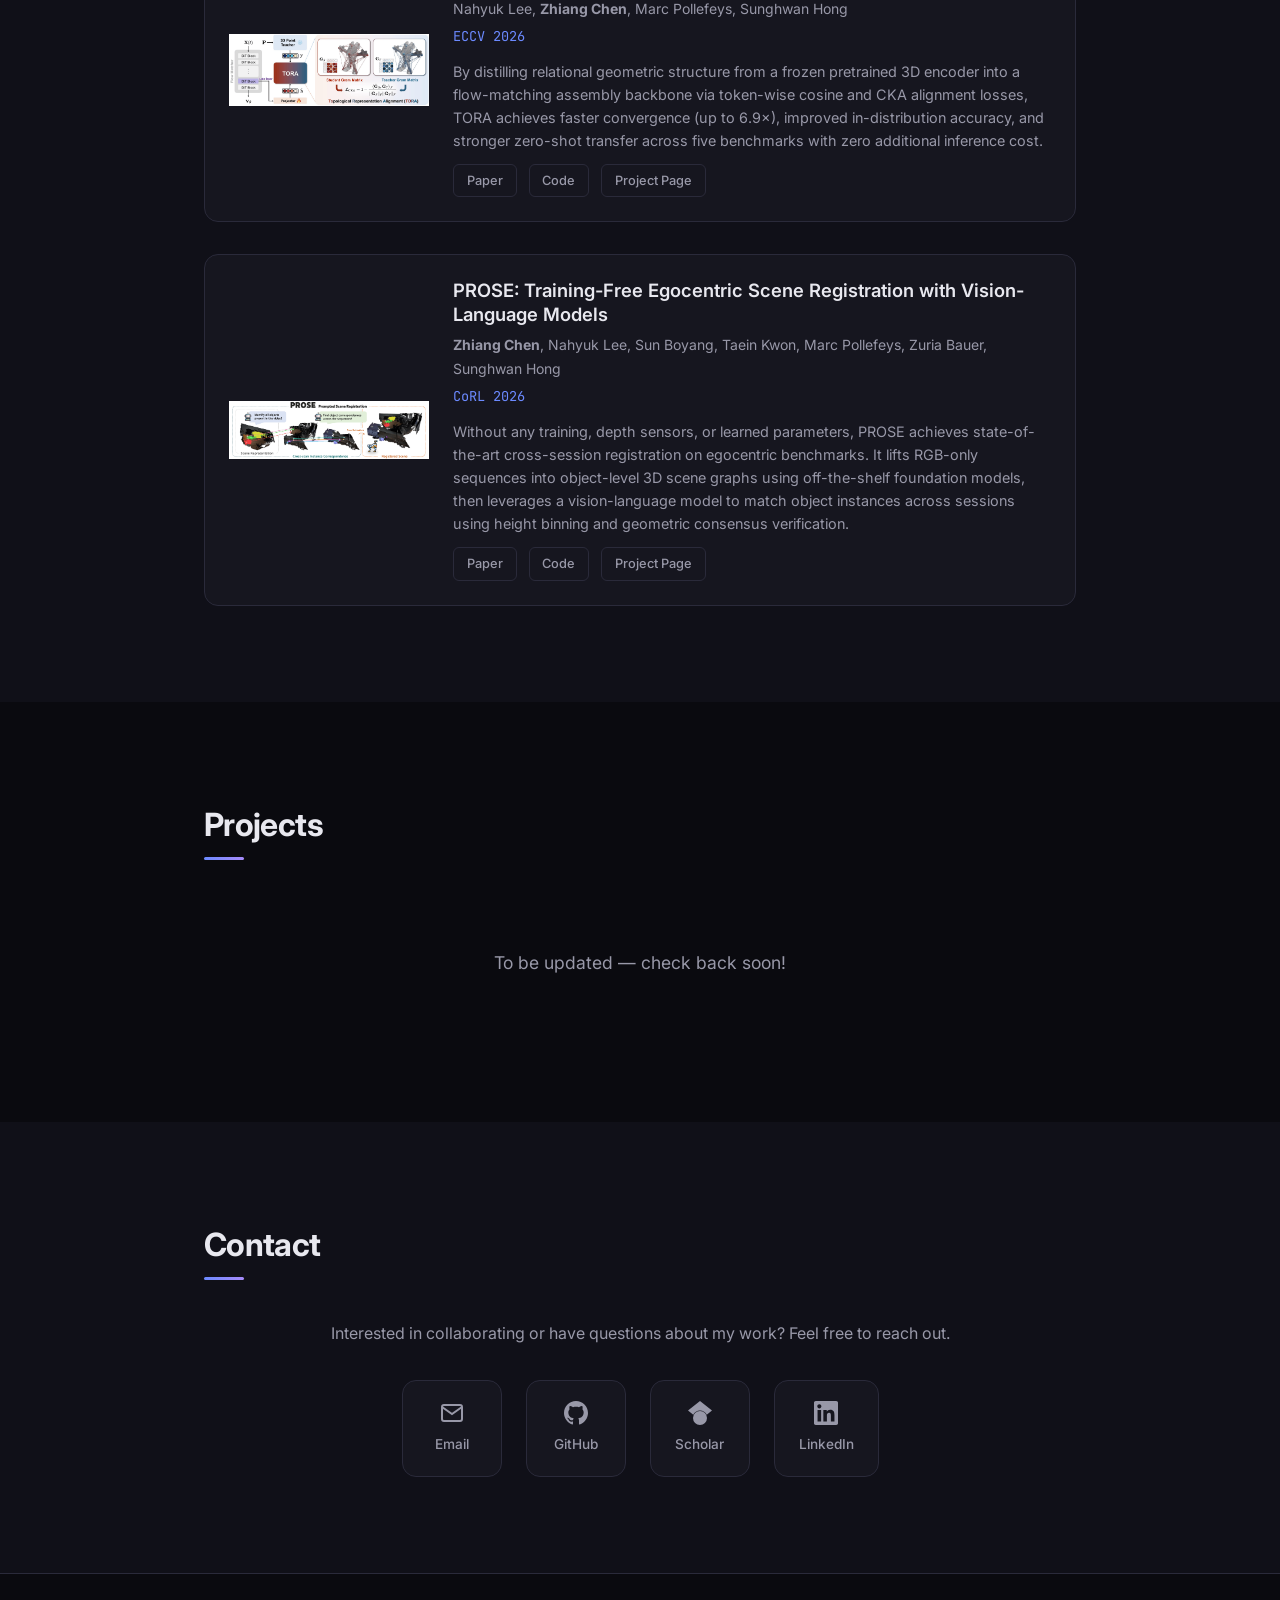
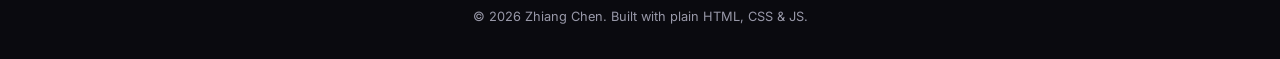
==== commit abf56793: "fix: paper teaser animation, update venues+links+descriptions" ====
--- a/index.html
+++ b/index.html
@@ -91,9 +91,9 @@
             <div class="pub-info">
               <h3 class="pub-title">TORA: Topological Representation Alignment for 3D Shape Assembly</h3>
               <p class="pub-authors">Nahyuk Lee, <strong>Zhiang Chen</strong>, Marc Pollefeys, Sunghwan Hong</p>
-              <p class="pub-venue">TBA</p>
+              <p class="pub-venue">ECCV 2026</p>
               <p class="pub-abstract">
-                By distilling relational geometric structure from a frozen pretrained 3D encoder into a flow-matching assembly backbone via token-wise cosine and CKA alignment losses, TORA achieves faster convergence (up to 6.9×), improved in-distribution accuracy, and stronger zero-shot transfer across five benchmarks — all with zero additional inference cost.
+                By distilling relational geometric structure from a frozen pretrained 3D encoder into a flow-matching assembly backbone via token-wise cosine and CKA alignment losses, TORA achieves faster convergence (up to 6.9×), improved in-distribution accuracy, and stronger zero-shot transfer across five benchmarks with zero additional inference cost.
               </p>
               <div class="pub-links">
                 <a href="https://arxiv.org/abs/2604.04050" class="pub-link">Paper</a>
@@ -110,13 +110,13 @@
             <div class="pub-info">
               <h3 class="pub-title">PROSE: Training-Free Egocentric Scene Registration with Vision-Language Models</h3>
               <p class="pub-authors"><strong>Zhiang Chen</strong>, Nahyuk Lee, Sun Boyang, Taein Kwon, Marc Pollefeys, Zuria Bauer, Sunghwan Hong</p>
-              <p class="pub-venue">TBA</p>
+              <p class="pub-venue">CoRL 2026</p>
               <p class="pub-abstract">
-                By lifting RGB-only egocentric sequences into object-level 3D scene graphs with off-the-shelf foundation models and using a vision-language model to match object instances across sessions, verified via height priors and geometric consensus, PROSE achieves state-of-the-art cross-session registration on egocentric benchmarks without any learned parameters, depth sensors, or training.
+                Without any training, depth sensors, or learned parameters, PROSE achieves state-of-the-art cross-session registration on egocentric benchmarks. It lifts RGB-only sequences into object-level 3D scene graphs using off-the-shelf foundation models, then leverages a vision-language model to match object instances across sessions using height binning and geometric consensus verification.
               </p>
               <div class="pub-links">
                 <a href="https://arxiv.org/abs/2606.16569" class="pub-link">Paper</a>
-                <a href="https://github.com/NahyukLEE/tora" class="pub-link">Code</a>
+                <a href="https://github.com/RCKola/prose" class="pub-link">Code</a>
                 <a href="prose/" class="pub-link">Project Page</a>
               </div>
             </div>
--- a/style.css
+++ b/style.css
@@ -435,21 +435,27 @@
   width: 100%;
   height: auto;
   display: block;
-  cursor: pointer;
-  transition: all 0.5s ease;
-}
-
-.pub-thumbnail:hover img {
-  position: absolute;
-  top: 0;
-  left: 0;
-  width: 100%;
-  height: 100%;
+  cursor: zoom-in;
+}
+
+/* Lightbox overlay for enlarged thumbnails */
+.pub-lightbox {
+  position: fixed;
+  inset: 0;
+  z-index: 1000;
+  display: flex;
+  align-items: center;
+  justify-content: center;
+  background: rgba(0, 0, 0, 0.75);
+  cursor: zoom-out;
+}
+
+.pub-lightbox img {
+  max-width: 90vw;
+  max-height: 90vh;
   object-fit: contain;
-  background: var(--surface);
-  z-index: 10;
-  border-radius: 14px;
-  padding: 1rem;
+  border-radius: 10px;
+  box-shadow: 0 8px 40px rgba(0, 0, 0, 0.4);
 }
 
 .pub-placeholder {
